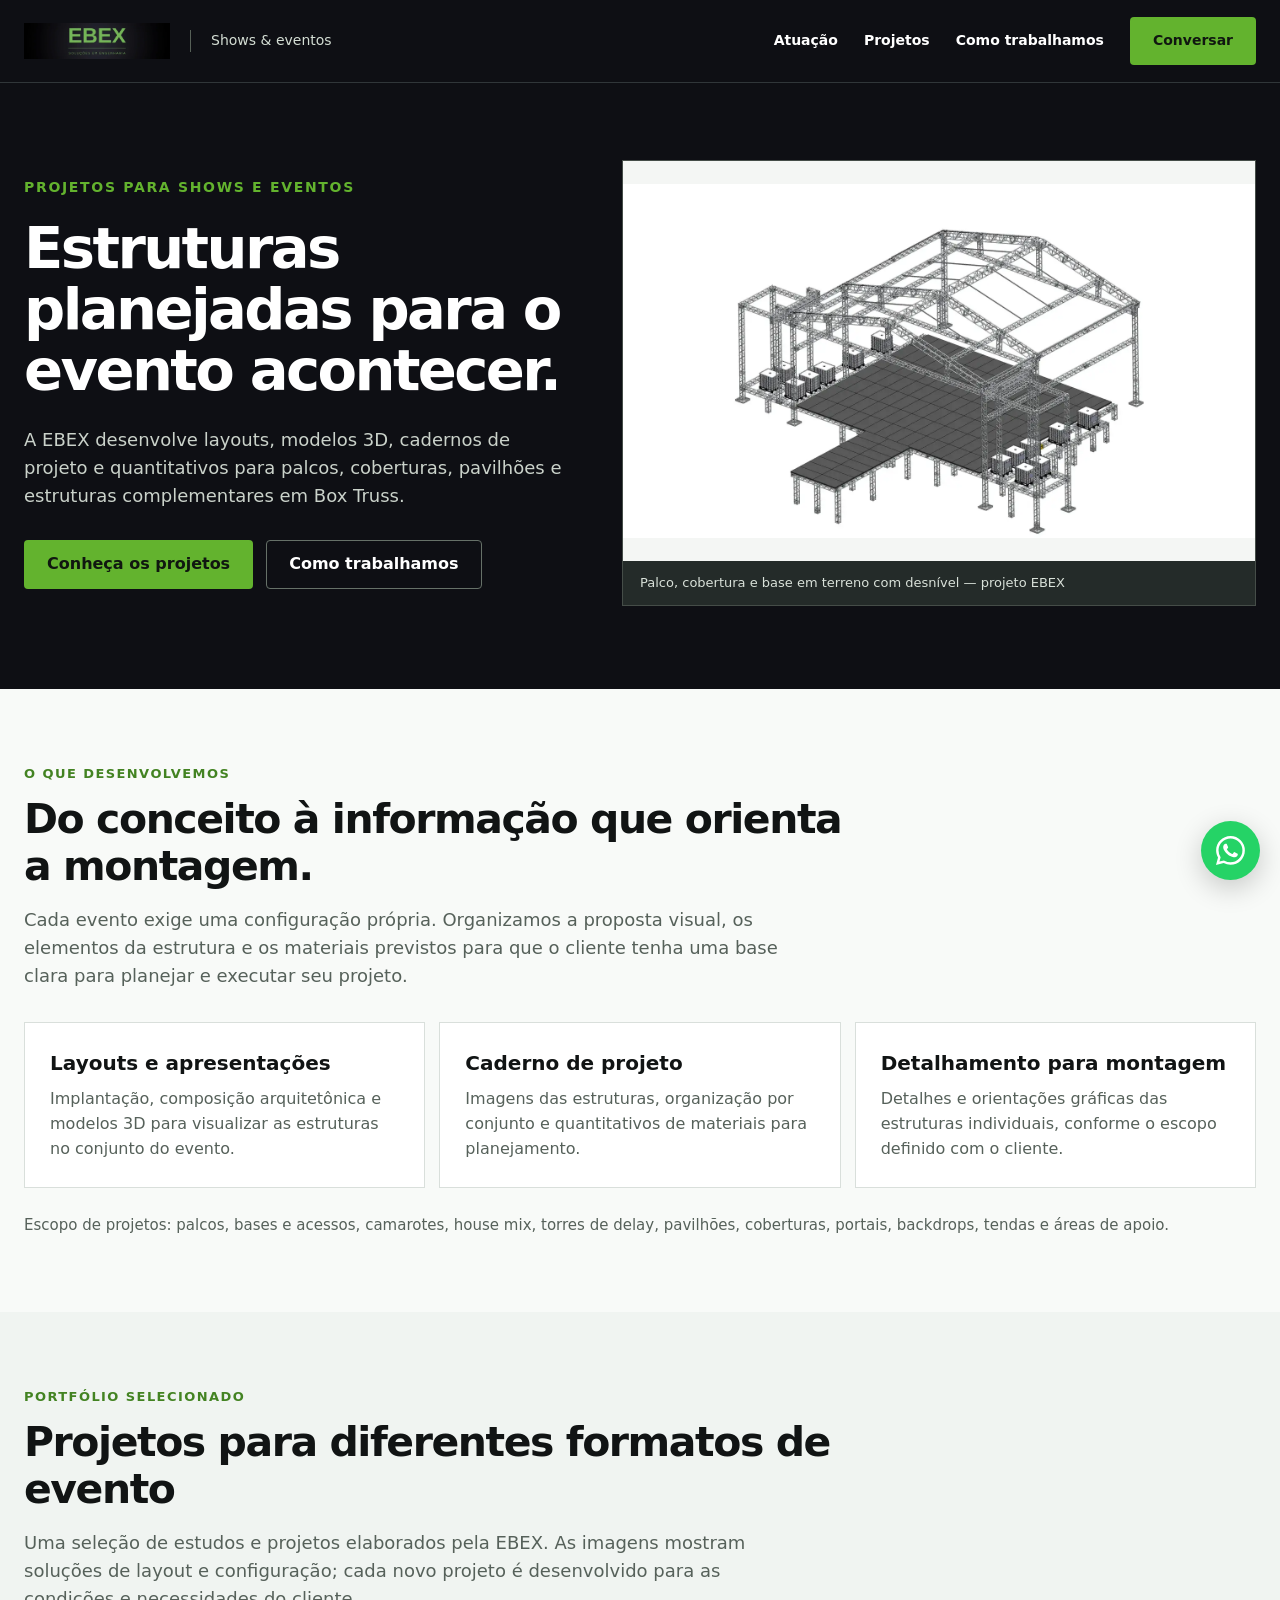
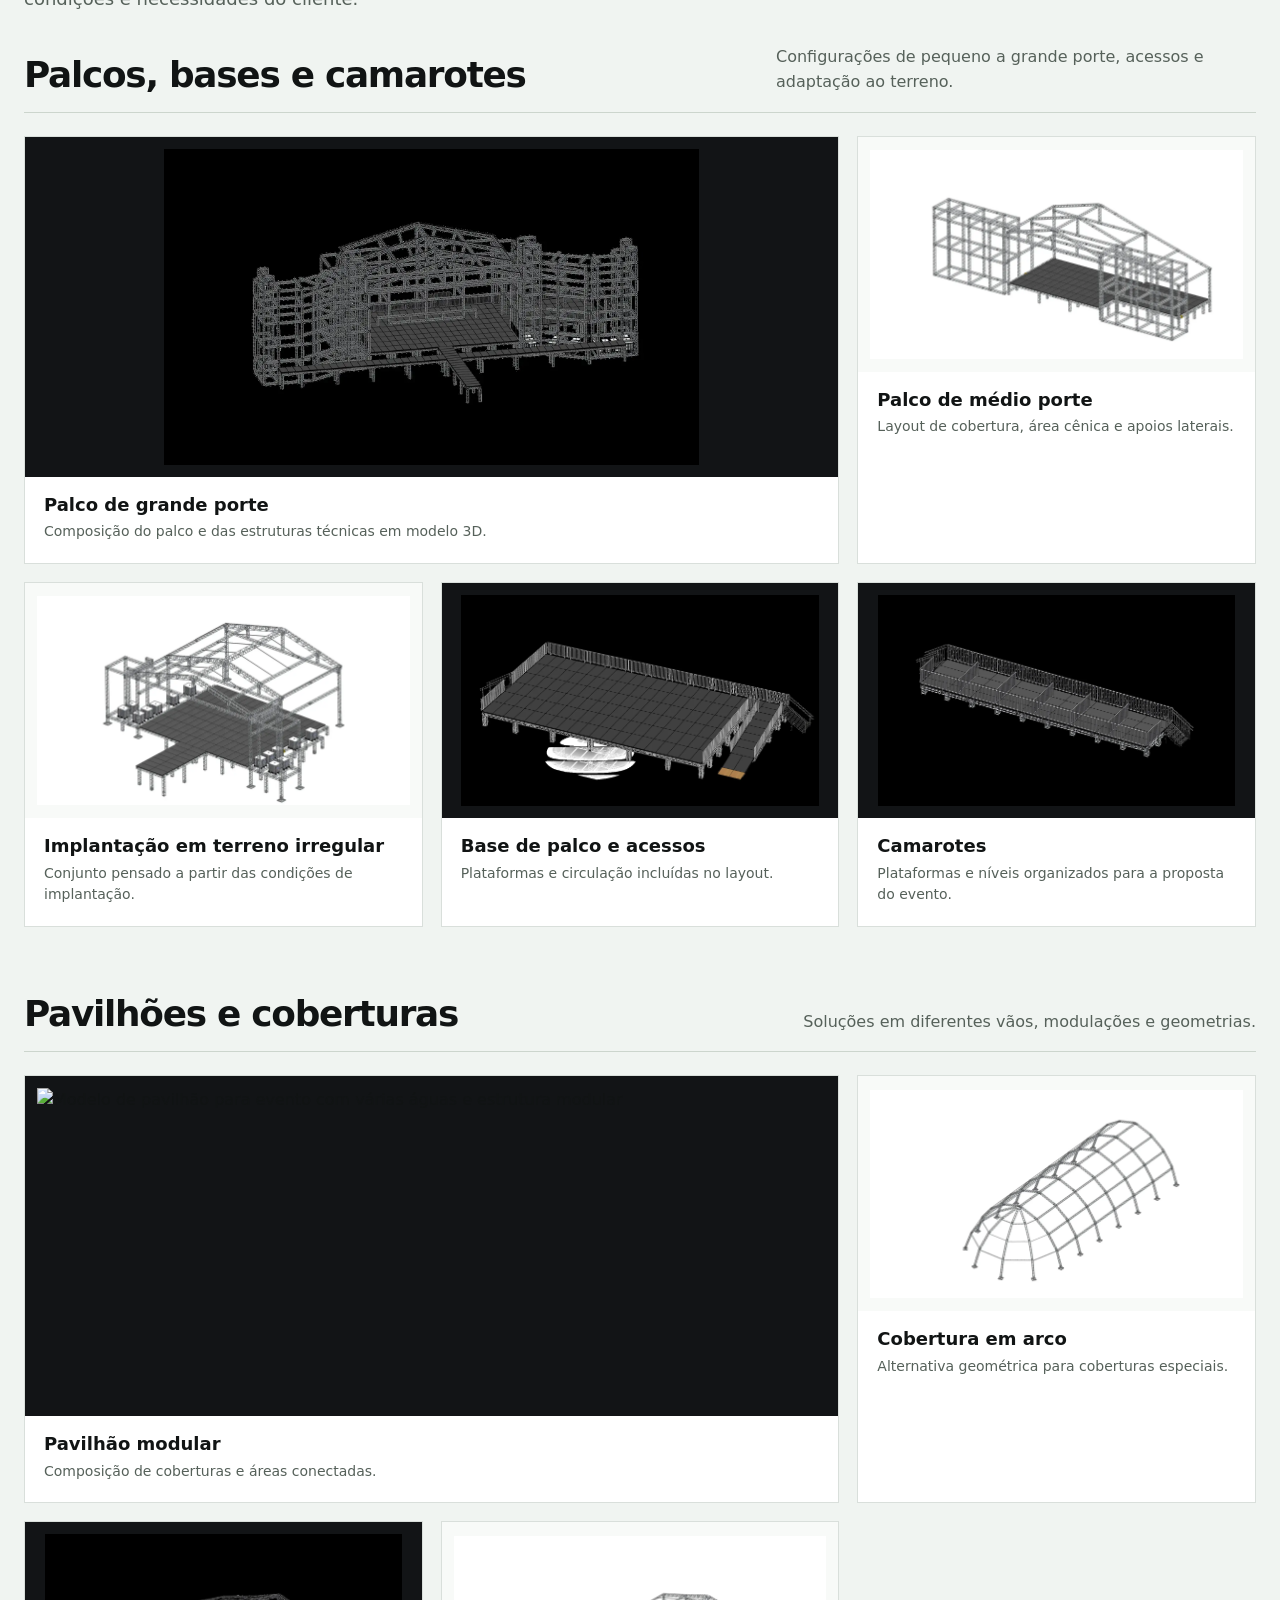
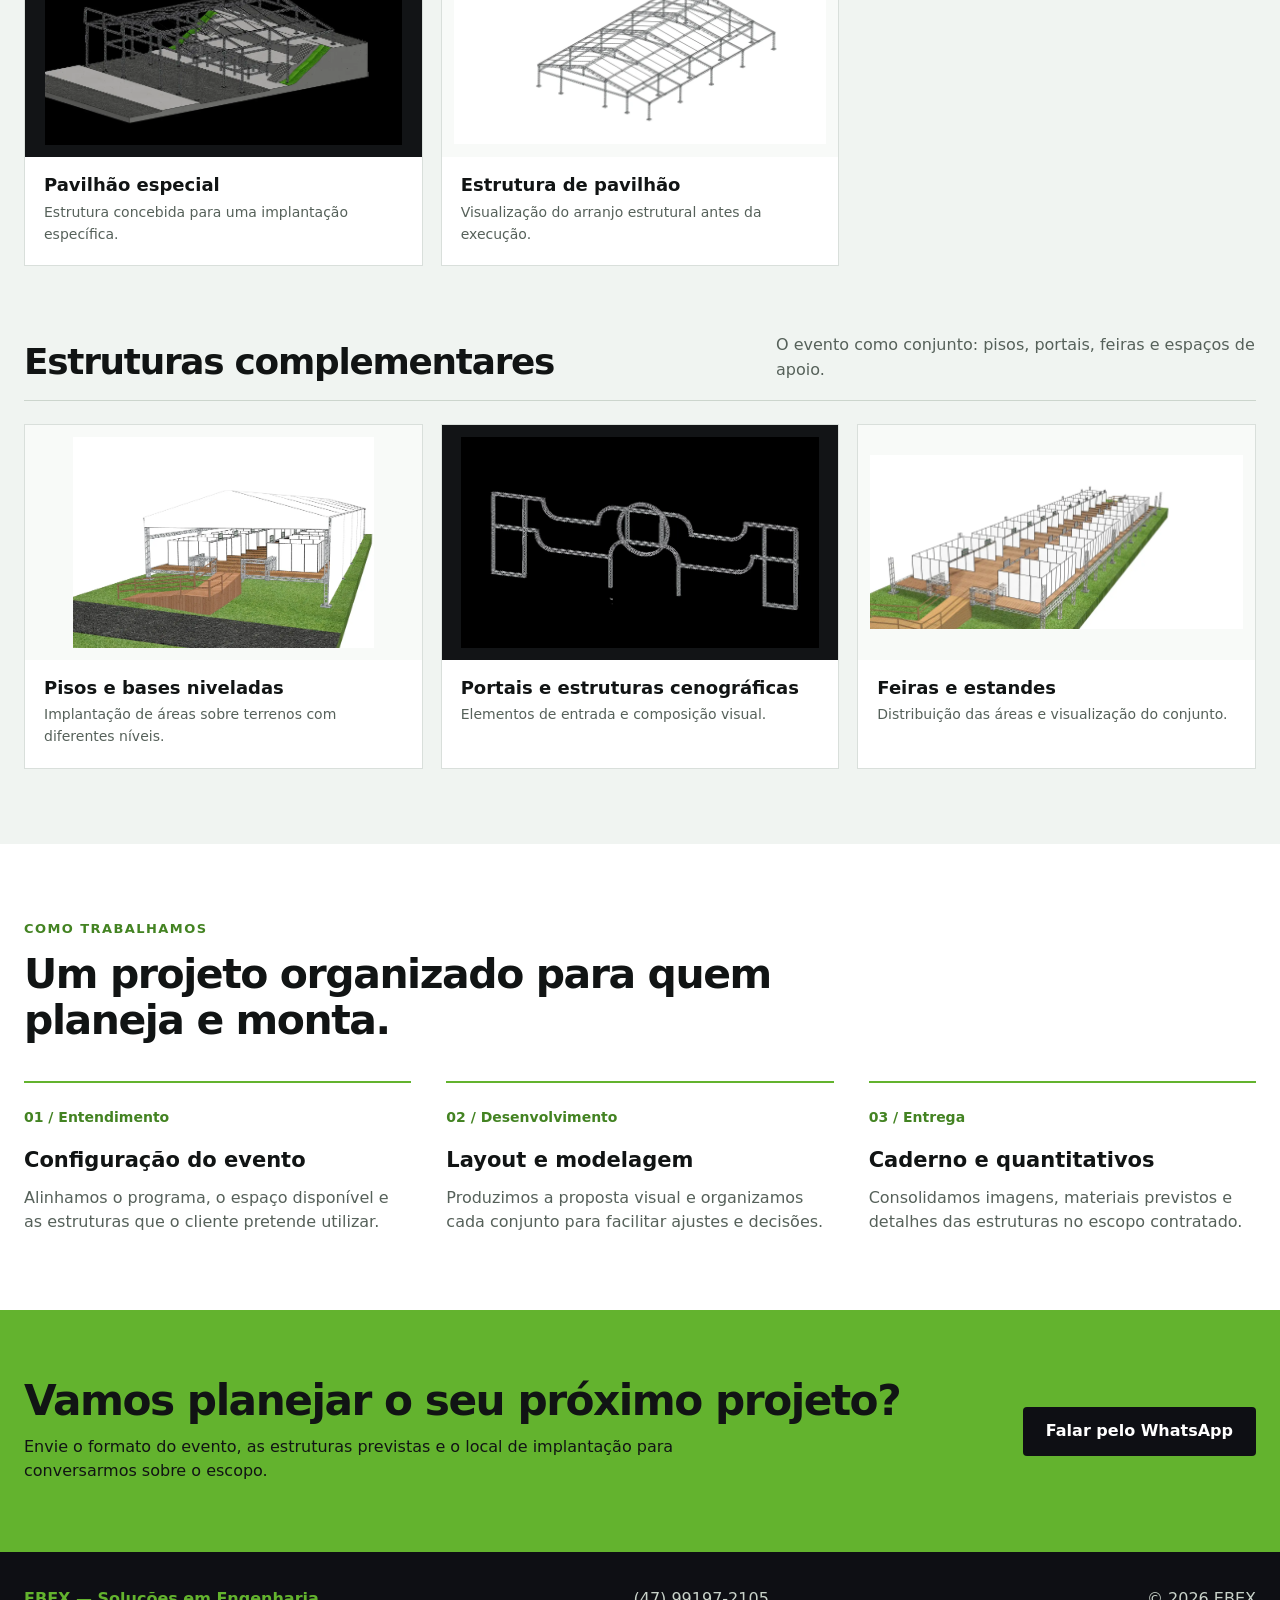
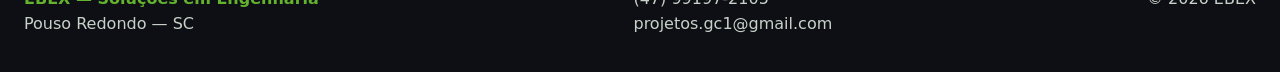
==== eventos/index.html @ da3c472d "Add separate events portfolio page" ====
<!doctype html>
<html lang="pt-BR">
<head>
  <meta charset="utf-8">
  <meta name="viewport" content="width=device-width,initial-scale=1">
  <title>Projetos de Estruturas para Shows e Eventos | EBEX Engenharia</title>
  <meta name="description" content="Projetos de estruturas para shows e eventos em Box Truss: palcos, pavilhões, coberturas, camarotes, bases e áreas de apoio. Layouts 3D, cadernos de projeto e quantitativos pela EBEX.">
  <meta name="robots" content="index,follow,max-image-preview:large">
  <meta name="theme-color" content="#0e0f14">
  <link rel="canonical" href="https://ebexengenharia.github.io/ebex-site/eventos/">
  <link rel="icon" href="../favicon.png" type="image/png">
  <meta property="og:type" content="website">
  <meta property="og:locale" content="pt_BR">
  <meta property="og:title" content="Projetos para Shows e Eventos | EBEX Engenharia">
  <meta property="og:description" content="Layouts, modelagem 3D, cadernos de projeto e quantitativos para estruturas de eventos.">
  <meta property="og:url" content="https://ebexengenharia.github.io/ebex-site/eventos/">
  <meta property="og:image" content="https://ebexengenharia.github.io/ebex-site/eventos/og-eventos.jpg">
  <meta property="og:image:width" content="1200">
  <meta property="og:image:height" content="630">
  <meta property="og:image:alt" content="Projeto de palco para evento elaborado pela EBEX">
  <meta name="twitter:card" content="summary_large_image">
  <meta name="twitter:image" content="https://ebexengenharia.github.io/ebex-site/eventos/og-eventos.jpg">
  <style>
    :root{--ink:#111414;--dark:#0e0f14;--green:#63b32e;--line:#d9dfdb;--paper:#f8faf8;--muted:#56615a;--max:1250px}
    *{box-sizing:border-box}html{scroll-behavior:smooth}body{margin:0;background:var(--paper);color:var(--ink);font:16px/1.55 Inter,ui-sans-serif,system-ui,-apple-system,"Segoe UI",sans-serif}img{display:block;max-width:100%}a{color:inherit;text-decoration:none}a:focus-visible{outline:3px solid var(--green);outline-offset:4px}.wrap{width:min(calc(100% - 48px),var(--max));margin:auto}
    .top{background:var(--dark);color:#fff;border-bottom:1px solid #303639}.top-inner{min-height:82px;display:flex;align-items:center;justify-content:space-between;gap:20px}.mark{display:flex;align-items:center;gap:20px}.mark img{width:146px;height:auto}.mark span{border-left:1px solid #566057;padding-left:20px;font-size:14px;color:#d4ded4}.top-nav{display:flex;gap:26px;align-items:center;font-size:14px;font-weight:650}.top-nav a:hover{color:var(--green)}.pill{display:inline-flex;align-items:center;justify-content:center;min-height:48px;padding:12px 23px;background:var(--green);border-radius:4px;color:#101710;font-weight:750}.pill:hover{background:#7bc449}.pill.dark{background:var(--dark);color:#fff}.pill.dark:hover{background:#252b29}
    .hero{background:var(--dark);color:#fff;padding:77px 0 83px}.hero-grid{display:grid;grid-template-columns:.92fr 1.08fr;gap:58px;align-items:center}.eyebrow{margin:0 0 19px;color:var(--green);font-size:14px;font-weight:750;letter-spacing:.12em;text-transform:uppercase}.hero h1{font-size:clamp(42px,4.5vw,72px);line-height:1.06;letter-spacing:-.045em;margin:0 0 25px}.hero p.copy{font-size:18px;color:#cad2ca;margin:0 0 30px;max-width:550px}.hero-actions{display:flex;flex-wrap:wrap;gap:13px}.ghost{display:inline-flex;align-items:center;justify-content:center;min-height:48px;padding:10px 22px;border:1px solid #667168;border-radius:4px;font-weight:650}.ghost:hover{border-color:#fff}.hero-figure{margin:0;background:#f4f6f4;border:1px solid #454d48}.hero-figure img{width:100%;height:auto;aspect-ratio:1.58;object-fit:contain}.hero-figure figcaption{padding:12px 17px;background:#242b29;color:#d9e1d9;font-size:13px}
    section{scroll-margin-top:24px}.intro,.method,.gallery{padding:75px 0}.label{margin:0 0 12px;color:#438322;letter-spacing:.11em;font-size:13px;font-weight:800;text-transform:uppercase}.section-title{max-width:850px;margin:0 0 17px;font-size:clamp(33px,3.2vw,49px);line-height:1.13;letter-spacing:-.035em}.lead{max-width:780px;margin:0 0 33px;font-size:18px;color:var(--muted)}.scope{display:grid;grid-template-columns:repeat(3,1fr);gap:14px}.scope article{padding:25px;background:#fff;border:1px solid var(--line)}.scope h3{font-size:20px;margin:0 0 8px}.scope p{margin:0;color:var(--muted)}
    .gallery{background:#f0f4f1}.gallery-group+.gallery-group{margin-top:67px}.group-head{display:flex;justify-content:space-between;gap:20px;align-items:end;margin-bottom:23px;border-bottom:1px solid #ccd5cd;padding-bottom:17px}.group-head h2{font-size:clamp(29px,2.8vw,40px);letter-spacing:-.035em;line-height:1.13;margin:0}.group-head p{max-width:480px;color:var(--muted);margin:0}.cards{display:grid;grid-template-columns:repeat(3,minmax(0,1fr));gap:18px}.card{min-width:0;background:#fff;border:1px solid var(--line);overflow:hidden}.card.feature{grid-column:span 2}.card picture{display:block;background:#f8faf8}.card picture.dark{background:#121416}.card img{width:100%;height:235px;object-fit:contain;padding:12px}.card.feature img{height:340px}.card-body{padding:16px 19px 20px}.card h3{font-size:18px;line-height:1.3;margin:0 0 5px}.card p{font-size:14px;color:var(--muted);margin:0}.tagline{margin:26px 0 0;color:var(--muted);font-size:15px}
    .method{background:#fff}.steps{display:grid;grid-template-columns:repeat(3,1fr);gap:35px;margin-top:38px}.step{border-top:2px solid var(--green);padding-top:22px}.step b{font-size:14px;color:#438322}.step h3{font-size:21px;margin:14px 0 9px}.step p{margin:0;color:var(--muted)}
    .contact{padding:68px 0;background:var(--green)}.contact-inner{display:flex;align-items:center;justify-content:space-between;gap:28px}.contact h2{margin:0 0 10px;font-size:clamp(32px,3.3vw,48px);line-height:1.1;letter-spacing:-.035em}.contact p{margin:0;max-width:700px}.foot{background:var(--dark);color:#c8d2c9;padding:35px 0}.foot-inner{display:flex;justify-content:space-between;gap:24px;flex-wrap:wrap}.foot strong{color:var(--green)}.foot a:hover{text-decoration:underline}.float-wa{position:fixed;right:20px;bottom:20px;z-index:10;display:grid;place-items:center;width:59px;height:59px;border-radius:50%;background:#25d366;box-shadow:0 8px 28px #0003;color:white}.float-wa svg{width:29px;height:29px}
    @media(max-width:900px){.top-nav a:not(.pill){display:none}.hero-grid{grid-template-columns:1fr}.hero-figure{max-width:780px}.cards{grid-template-columns:repeat(2,minmax(0,1fr))}.card.feature{grid-column:span 2}.scope{grid-template-columns:1fr 1fr}.group-head{display:block}.group-head p{margin-top:10px}}
    @media(max-width:620px){.wrap{width:min(calc(100% - 30px),var(--max))}.top-inner{min-height:70px}.mark img{width:117px}.mark span{font-size:12px;padding-left:12px}.top-nav .pill{font-size:13px;padding:8px 11px;min-height:42px}.hero{padding:48px 0 55px}.hero-grid{gap:33px}.hero h1{font-size:clamp(37px,10vw,52px)}.hero p.copy{font-size:16px}.hero-actions a{flex:1 1 100%}.intro,.method,.gallery{padding:55px 0}.scope,.cards,.steps{grid-template-columns:1fr}.card.feature{grid-column:auto}.card img,.card.feature img{height:auto;max-height:320px;min-height:190px;object-fit:contain}.card picture{display:flex;justify-content:center}.gallery-group+.gallery-group{margin-top:52px}.contact-inner{display:block}.contact .pill{margin-top:23px}.float-wa{right:15px;bottom:calc(15px + env(safe-area-inset-bottom));width:54px;height:54px}}
    @media(prefers-reduced-motion:reduce){html{scroll-behavior:auto}}
  </style>
</head>
<body>
  <header class="top"><div class="wrap top-inner"><div class="mark"><img src="../assets/logo-ebex.webp" width="760" height="190" alt="EBEX — Soluções em Engenharia"><span>Shows & eventos</span></div><nav class="top-nav" aria-label="Navegação desta página"><a href="#atuacao">Atuação</a><a href="#projetos">Projetos</a><a href="#metodo">Como trabalhamos</a><a class="pill" href="https://wa.me/5547991972105?text=Ol%C3%A1%2C%20conheci%20os%20projetos%20para%20eventos%20da%20EBEX%20e%20gostaria%20de%20conversar." target="_blank" rel="noopener noreferrer">Conversar</a></nav></div></header>
  <main>
    <section class="hero"><div class="wrap hero-grid"><div><p class="eyebrow">Projetos para shows e eventos</p><h1>Estruturas planejadas para o evento acontecer.</h1><p class="copy">A EBEX desenvolve layouts, modelos 3D, cadernos de projeto e quantitativos para palcos, coberturas, pavilhões e estruturas complementares em Box Truss.</p><div class="hero-actions"><a class="pill" href="#projetos">Conheça os projetos</a><a class="ghost" href="#metodo">Como trabalhamos</a></div></div><figure class="hero-figure"><img src="imagens/palco-terreno-irregular.webp" width="1500" height="840" alt="Modelo 3D de palco com cobertura e base projetado para terreno irregular" fetchpriority="high"><figcaption>Palco, cobertura e base em terreno com desnível — projeto EBEX</figcaption></figure></div></section>
    <section class="intro" id="atuacao"><div class="wrap"><p class="label">O que desenvolvemos</p><h2 class="section-title">Do conceito à informação que orienta a montagem.</h2><p class="lead">Cada evento exige uma configuração própria. Organizamos a proposta visual, os elementos da estrutura e os materiais previstos para que o cliente tenha uma base clara para planejar e executar seu projeto.</p><div class="scope"><article><h3>Layouts e apresentações</h3><p>Implantação, composição arquitetônica e modelos 3D para visualizar as estruturas no conjunto do evento.</p></article><article><h3>Caderno de projeto</h3><p>Imagens das estruturas, organização por conjunto e quantitativos de materiais para planejamento.</p></article><article><h3>Detalhamento para montagem</h3><p>Detalhes e orientações gráficas das estruturas individuais, conforme o escopo definido com o cliente.</p></article></div><p class="tagline">Escopo de projetos: palcos, bases e acessos, camarotes, house mix, torres de delay, pavilhões, coberturas, portais, backdrops, tendas e áreas de apoio.</p></div></section>
    <section class="gallery" id="projetos"><div class="wrap"><p class="label">Portfólio selecionado</p><h2 class="section-title">Projetos para diferentes formatos de evento</h2><p class="lead">Uma seleção de estudos e projetos elaborados pela EBEX. As imagens mostram soluções de layout e configuração; cada novo projeto é desenvolvido para as condições e necessidades do cliente.</p>
      <div class="gallery-group"><div class="group-head"><h2>Palcos, bases e camarotes</h2><p>Configurações de pequeno a grande porte, acessos e adaptação ao terreno.</p></div><div class="cards">
        <article class="card feature"><picture class="dark"><img src="imagens/palco-grande.webp" width="1500" height="887" loading="lazy" decoding="async" alt="Modelo 3D de palco de grande porte em Box Truss com cobertura e áreas técnicas"></picture><div class="card-body"><h3>Palco de grande porte</h3><p>Composição do palco e das estruturas técnicas em modelo 3D.</p></div></article>
        <article class="card"><picture><img src="imagens/palco-medio.webp" width="1500" height="840" loading="lazy" decoding="async" alt="Projeto 3D de palco de médio porte com cobertura e torres laterais"></picture><div class="card-body"><h3>Palco de médio porte</h3><p>Layout de cobertura, área cênica e apoios laterais.</p></div></article>
        <article class="card"><picture><img src="imagens/palco-terreno-irregular.webp" width="1500" height="840" loading="lazy" decoding="async" alt="Projeto de palco com base adaptada a terreno irregular"></picture><div class="card-body"><h3>Implantação em terreno irregular</h3><p>Conjunto pensado a partir das condições de implantação.</p></div></article>
        <article class="card"><picture class="dark"><img src="imagens/base-palco-acesso.webp" width="1500" height="886" loading="lazy" decoding="async" alt="Modelo de base de palco modular com acesso por rampa e escada"></picture><div class="card-body"><h3>Base de palco e acessos</h3><p>Plataformas e circulação incluídas no layout.</p></div></article>
        <article class="card"><picture class="dark"><img src="imagens/camarote.webp" width="1500" height="886" loading="lazy" decoding="async" alt="Modelo 3D de camarote modular elevado para evento"></picture><div class="card-body"><h3>Camarotes</h3><p>Plataformas e níveis organizados para a proposta do evento.</p></div></article>
      </div></div>
      <div class="gallery-group"><div class="group-head"><h2>Pavilhões e coberturas</h2><p>Soluções em diferentes vãos, modulações e geometrias.</p></div><div class="cards">
        <article class="card feature"><picture class="dark"><img src="imagens/pavilhao-modular.webp" width="1500" height="975" loading="lazy" decoding="async" alt="Modelo de pavilhão para evento com várias águas e estrutura modular"></picture><div class="card-body"><h3>Pavilhão modular</h3><p>Composição de coberturas e áreas conectadas.</p></div></article>
        <article class="card"><picture><img src="imagens/cobertura-arco.webp" width="1500" height="840" loading="lazy" decoding="async" alt="Projeto de estrutura metálica em arco para cobertura de evento"></picture><div class="card-body"><h3>Cobertura em arco</h3><p>Alternativa geométrica para coberturas especiais.</p></div></article>
        <article class="card"><picture class="dark"><img src="imagens/pavilhao-especial.webp" width="1500" height="887" loading="lazy" decoding="async" alt="Modelo de pavilhão especial com cobertura em módulos e acessos"></picture><div class="card-body"><h3>Pavilhão especial</h3><p>Estrutura concebida para uma implantação específica.</p></div></article>
        <article class="card"><picture><img src="imagens/pavilhao-box-truss.webp" width="1500" height="840" loading="lazy" decoding="async" alt="Modelo 3D da estrutura de cobertura de pavilhão em Box Truss"></picture><div class="card-body"><h3>Estrutura de pavilhão</h3><p>Visualização do arranjo estrutural antes da execução.</p></div></article>
      </div></div>
      <div class="gallery-group"><div class="group-head"><h2>Estruturas complementares</h2><p>O evento como conjunto: pisos, portais, feiras e espaços de apoio.</p></div><div class="cards">
        <article class="card"><picture><img src="imagens/piso-nivelado.webp" width="1500" height="1050" loading="lazy" decoding="async" alt="Layout de pisos e bases niveladas com áreas cobertas para evento"></picture><div class="card-body"><h3>Pisos e bases niveladas</h3><p>Implantação de áreas sobre terrenos com diferentes níveis.</p></div></article>
        <article class="card"><picture class="dark"><img src="imagens/portal-box-truss.webp" width="1500" height="886" loading="lazy" decoding="async" alt="Desenho 3D de portal cenográfico em estrutura Box Truss"></picture><div class="card-body"><h3>Portais e estruturas cenográficas</h3><p>Elementos de entrada e composição visual.</p></div></article>
        <article class="card"><picture><img src="imagens/feira-stands.webp" width="1500" height="700" loading="lazy" decoding="async" alt="Layout 3D de feira com estandes organizados em pavilhão"></picture><div class="card-body"><h3>Feiras e estandes</h3><p>Distribuição das áreas e visualização do conjunto.</p></div></article>
      </div></div>
    </div></section>
    <section class="method" id="metodo"><div class="wrap"><p class="label">Como trabalhamos</p><h2 class="section-title">Um projeto organizado para quem planeja e monta.</h2><div class="steps"><div class="step"><b>01 / Entendimento</b><h3>Configuração do evento</h3><p>Alinhamos o programa, o espaço disponível e as estruturas que o cliente pretende utilizar.</p></div><div class="step"><b>02 / Desenvolvimento</b><h3>Layout e modelagem</h3><p>Produzimos a proposta visual e organizamos cada conjunto para facilitar ajustes e decisões.</p></div><div class="step"><b>03 / Entrega</b><h3>Caderno e quantitativos</h3><p>Consolidamos imagens, materiais previstos e detalhes das estruturas no escopo contratado.</p></div></div></div></section>
    <section class="contact"><div class="wrap contact-inner"><div><h2>Vamos planejar o seu próximo projeto?</h2><p>Envie o formato do evento, as estruturas previstas e o local de implantação para conversarmos sobre o escopo.</p></div><a class="pill dark" href="https://wa.me/5547991972105?text=Ol%C3%A1%2C%20conheci%20os%20projetos%20para%20eventos%20da%20EBEX%20e%20gostaria%20de%20conversar." target="_blank" rel="noopener noreferrer">Falar pelo WhatsApp</a></div></section>
  </main>
  <footer class="foot"><div class="wrap foot-inner"><div><strong>EBEX — Soluções em Engenharia</strong><br>Pouso Redondo — SC</div><div><a href="https://wa.me/5547991972105" target="_blank" rel="noopener noreferrer">(47) 99197-2105</a><br><a href="mailto:projetos.gc1@gmail.com">projetos.gc1@gmail.com</a></div><div>© 2026 EBEX</div></div></footer>
  <a class="float-wa" aria-label="Falar com a EBEX no WhatsApp" title="Falar pelo WhatsApp" href="https://wa.me/5547991972105?text=Ol%C3%A1%2C%20conheci%20os%20projetos%20para%20eventos%20da%20EBEX%20e%20gostaria%20de%20conversar." target="_blank" rel="noopener noreferrer"><svg aria-hidden="true" fill="currentColor" viewBox="0 0 16 16"><path d="M13.601 2.326A7.85 7.85 0 0 0 7.994 0C3.627 0 .068 3.558.064 7.926c0 1.399.366 2.76 1.057 3.965L0 16l4.204-1.102a7.93 7.93 0 0 0 3.79.965h.004c4.368 0 7.926-3.558 7.93-7.93a7.9 7.9 0 0 0-2.327-5.607M7.994 14.521a6.6 6.6 0 0 1-3.356-.92l-.24-.144-2.494.654.666-2.433-.156-.25a6.6 6.6 0 0 1-1.01-3.505 6.59 6.59 0 0 1 6.59-6.59 6.55 6.55 0 0 1 4.659 1.932 6.55 6.55 0 0 1 1.927 4.665 6.6 6.6 0 0 1-6.586 6.591m3.614-4.934c-.198-.099-1.173-.579-1.354-.645-.182-.066-.314-.099-.446.099-.132.198-.512.645-.628.777-.116.132-.231.149-.429.05-.198-.1-.836-.308-1.592-.982-.588-.524-.985-1.171-1.101-1.369-.116-.198-.012-.305.087-.403.089-.088.198-.231.297-.347.099-.116.132-.198.198-.33.066-.132.033-.248-.017-.347-.05-.099-.446-1.074-.611-1.471-.161-.386-.324-.334-.446-.34l-.38-.007a.73.73 0 0 0-.528.248c-.182.198-.694.678-.694 1.653s.711 1.917.81 2.049c.099.132 1.4 2.138 3.392 2.997.474.204.844.326 1.133.417.476.151.909.13 1.251.079.381-.057 1.173-.48 1.338-.942.165-.463.165-.86.116-.943-.05-.083-.182-.132-.38-.231"/></svg></a>
</body>
</html>
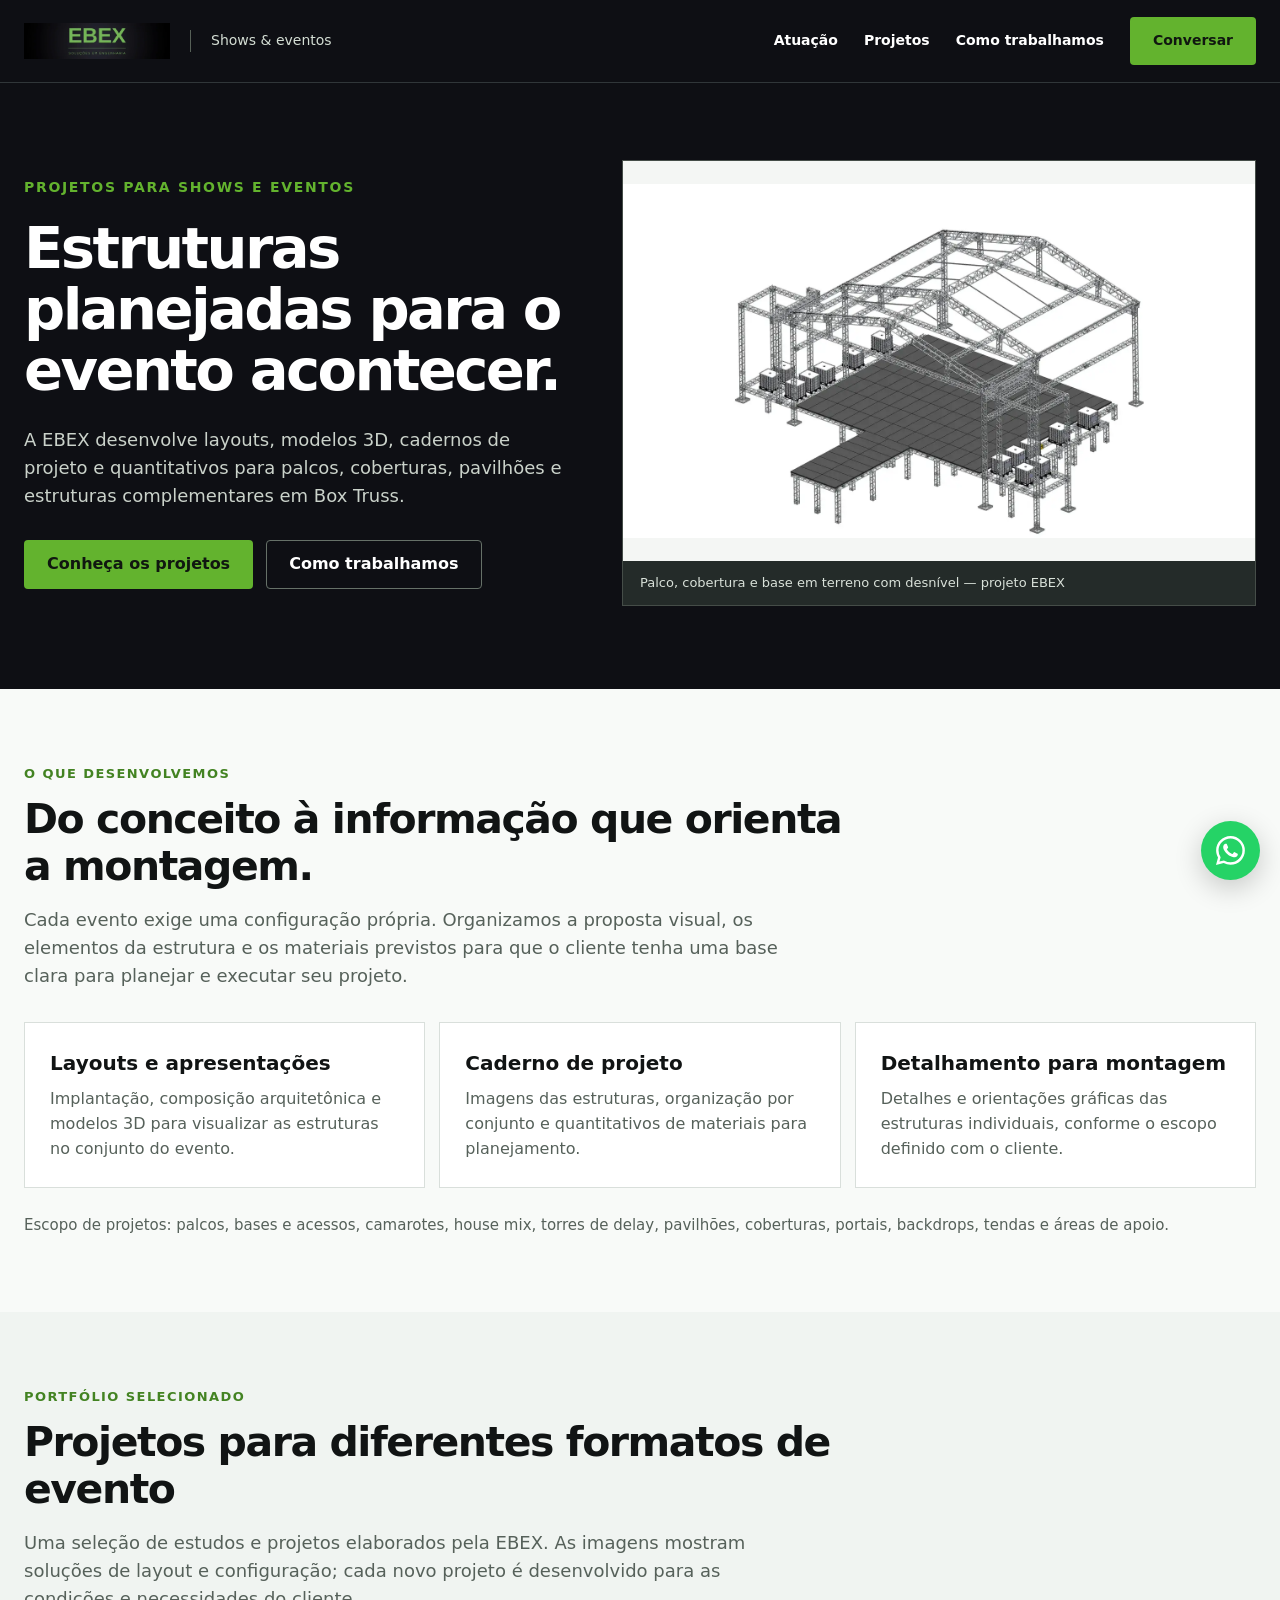
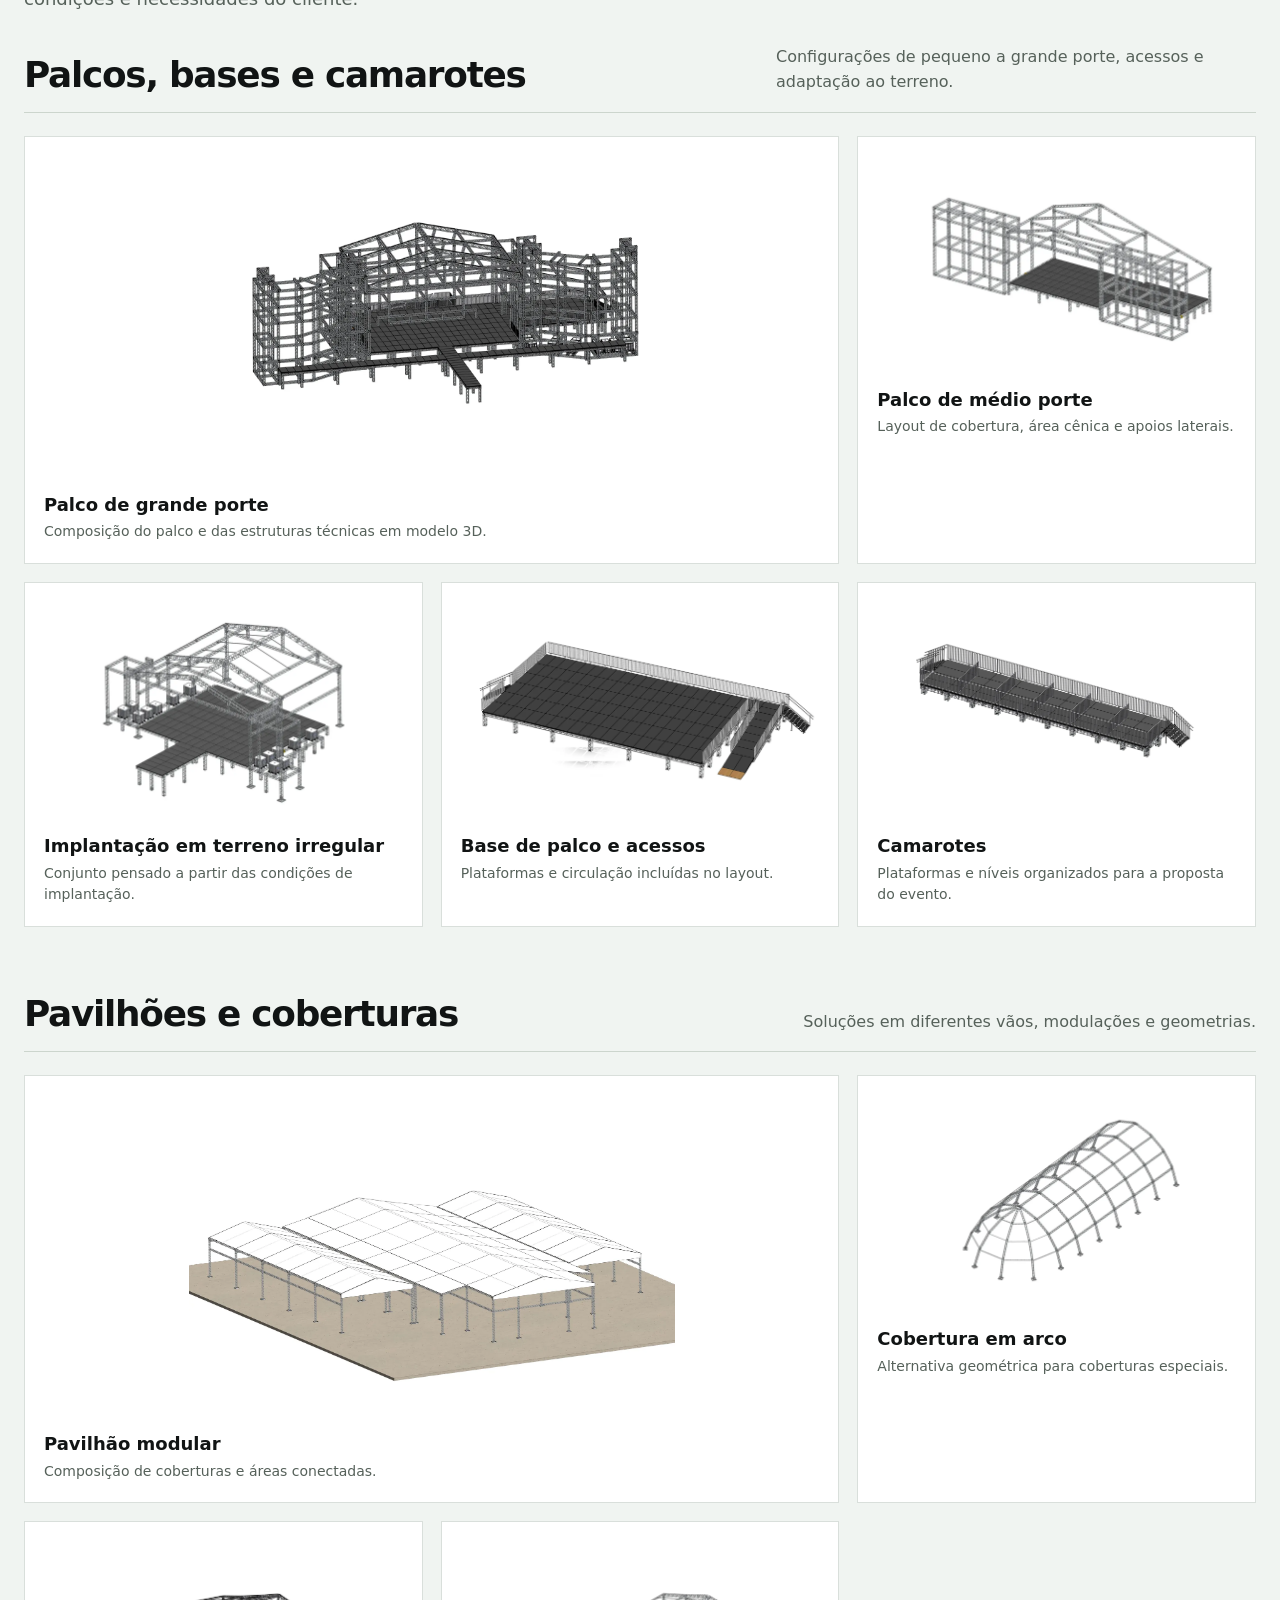
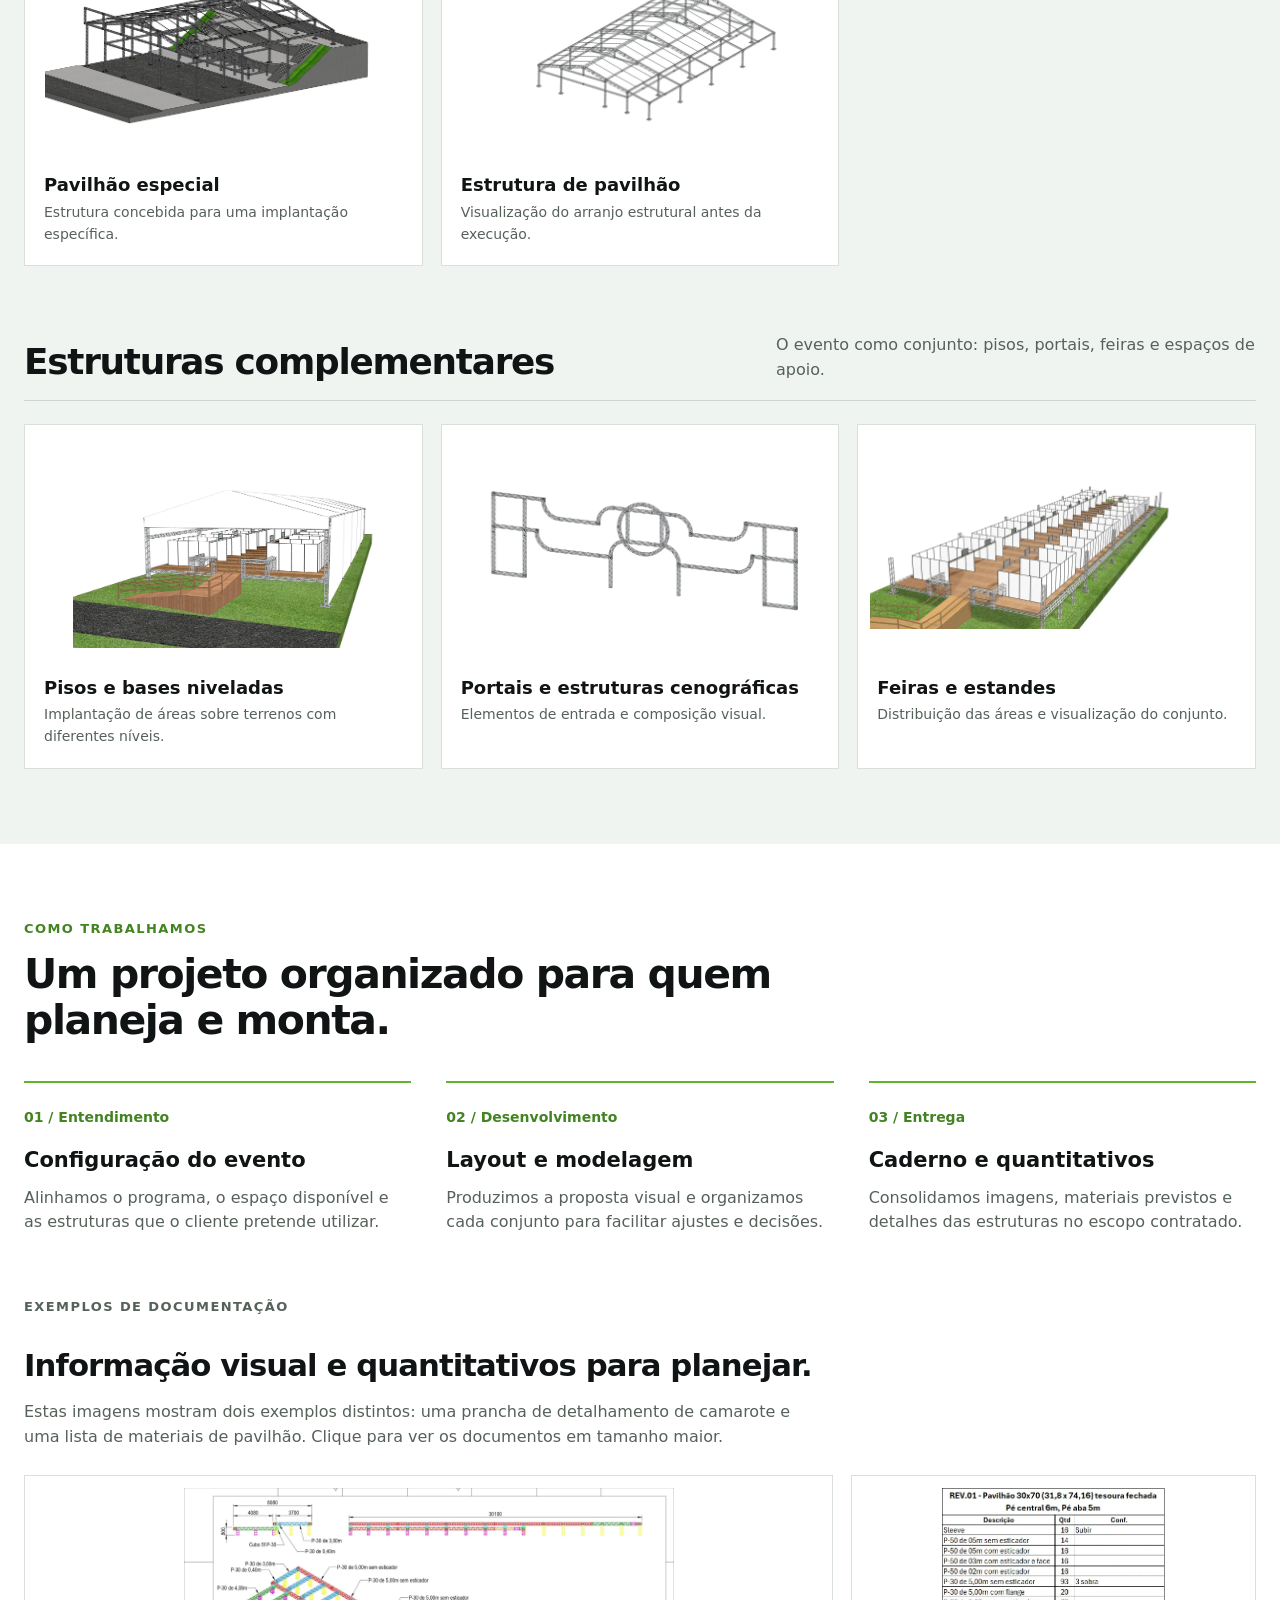
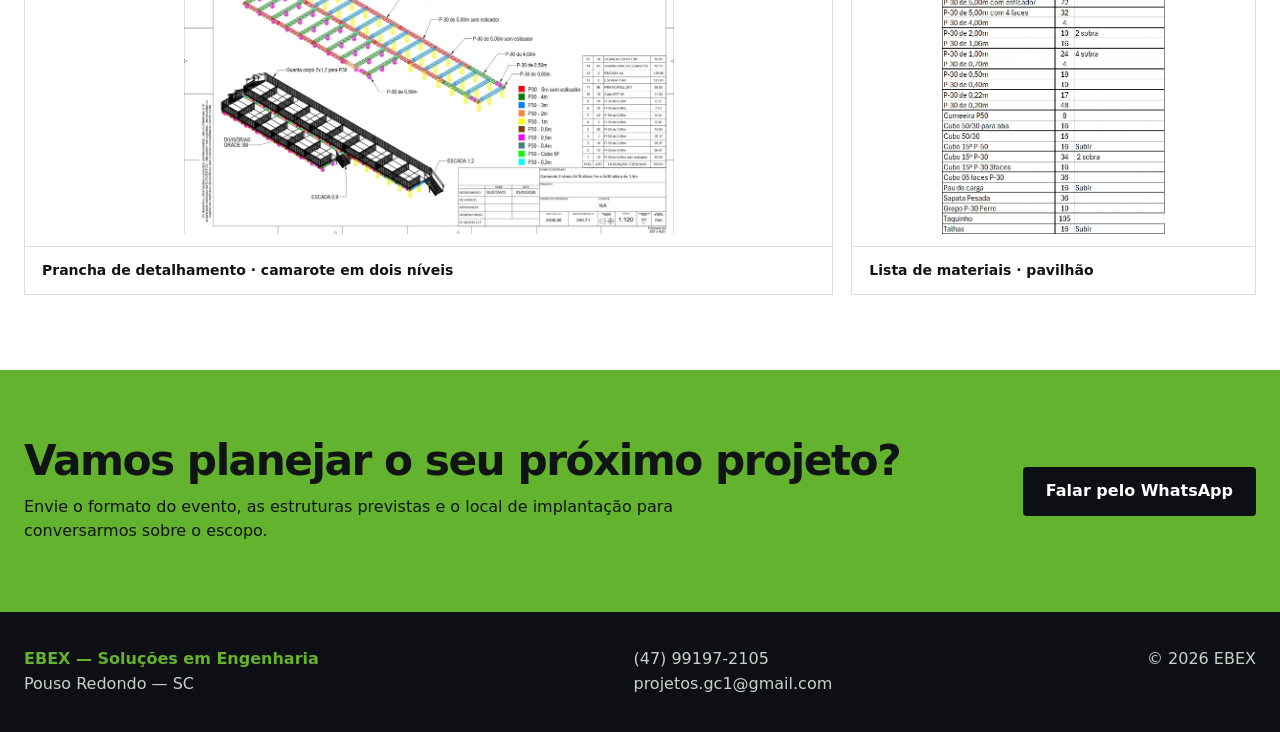
==== commit 4fe732f5: "Fix events gallery backgrounds and show project documents" ====
--- a/eventos/index.html
+++ b/eventos/index.html
@@ -8,7 +8,7 @@
   <meta name="robots" content="index,follow,max-image-preview:large">
   <meta name="theme-color" content="#0e0f14">
   <link rel="canonical" href="https://ebexengenharia.github.io/ebex-site/eventos/">
-  <link rel="icon" href="../favicon.png" type="image/png">
+  <link rel="icon" href="../favicon-e.png" type="image/png">
   <meta property="og:type" content="website">
   <meta property="og:locale" content="pt_BR">
   <meta property="og:title" content="Projetos para Shows e Eventos | EBEX Engenharia">
@@ -26,11 +26,11 @@
     .top{background:var(--dark);color:#fff;border-bottom:1px solid #303639}.top-inner{min-height:82px;display:flex;align-items:center;justify-content:space-between;gap:20px}.mark{display:flex;align-items:center;gap:20px}.mark img{width:146px;height:auto}.mark span{border-left:1px solid #566057;padding-left:20px;font-size:14px;color:#d4ded4}.top-nav{display:flex;gap:26px;align-items:center;font-size:14px;font-weight:650}.top-nav a:hover{color:var(--green)}.pill{display:inline-flex;align-items:center;justify-content:center;min-height:48px;padding:12px 23px;background:var(--green);border-radius:4px;color:#101710;font-weight:750}.pill:hover{background:#7bc449}.pill.dark{background:var(--dark);color:#fff}.pill.dark:hover{background:#252b29}
     .hero{background:var(--dark);color:#fff;padding:77px 0 83px}.hero-grid{display:grid;grid-template-columns:.92fr 1.08fr;gap:58px;align-items:center}.eyebrow{margin:0 0 19px;color:var(--green);font-size:14px;font-weight:750;letter-spacing:.12em;text-transform:uppercase}.hero h1{font-size:clamp(42px,4.5vw,72px);line-height:1.06;letter-spacing:-.045em;margin:0 0 25px}.hero p.copy{font-size:18px;color:#cad2ca;margin:0 0 30px;max-width:550px}.hero-actions{display:flex;flex-wrap:wrap;gap:13px}.ghost{display:inline-flex;align-items:center;justify-content:center;min-height:48px;padding:10px 22px;border:1px solid #667168;border-radius:4px;font-weight:650}.ghost:hover{border-color:#fff}.hero-figure{margin:0;background:#f4f6f4;border:1px solid #454d48}.hero-figure img{width:100%;height:auto;aspect-ratio:1.58;object-fit:contain}.hero-figure figcaption{padding:12px 17px;background:#242b29;color:#d9e1d9;font-size:13px}
     section{scroll-margin-top:24px}.intro,.method,.gallery{padding:75px 0}.label{margin:0 0 12px;color:#438322;letter-spacing:.11em;font-size:13px;font-weight:800;text-transform:uppercase}.section-title{max-width:850px;margin:0 0 17px;font-size:clamp(33px,3.2vw,49px);line-height:1.13;letter-spacing:-.035em}.lead{max-width:780px;margin:0 0 33px;font-size:18px;color:var(--muted)}.scope{display:grid;grid-template-columns:repeat(3,1fr);gap:14px}.scope article{padding:25px;background:#fff;border:1px solid var(--line)}.scope h3{font-size:20px;margin:0 0 8px}.scope p{margin:0;color:var(--muted)}
-    .gallery{background:#f0f4f1}.gallery-group+.gallery-group{margin-top:67px}.group-head{display:flex;justify-content:space-between;gap:20px;align-items:end;margin-bottom:23px;border-bottom:1px solid #ccd5cd;padding-bottom:17px}.group-head h2{font-size:clamp(29px,2.8vw,40px);letter-spacing:-.035em;line-height:1.13;margin:0}.group-head p{max-width:480px;color:var(--muted);margin:0}.cards{display:grid;grid-template-columns:repeat(3,minmax(0,1fr));gap:18px}.card{min-width:0;background:#fff;border:1px solid var(--line);overflow:hidden}.card.feature{grid-column:span 2}.card picture{display:block;background:#f8faf8}.card picture.dark{background:#121416}.card img{width:100%;height:235px;object-fit:contain;padding:12px}.card.feature img{height:340px}.card-body{padding:16px 19px 20px}.card h3{font-size:18px;line-height:1.3;margin:0 0 5px}.card p{font-size:14px;color:var(--muted);margin:0}.tagline{margin:26px 0 0;color:var(--muted);font-size:15px}
+    .gallery{background:#f0f4f1}.gallery-group+.gallery-group{margin-top:67px}.group-head{display:flex;justify-content:space-between;gap:20px;align-items:end;margin-bottom:23px;border-bottom:1px solid #ccd5cd;padding-bottom:17px}.group-head h2{font-size:clamp(29px,2.8vw,40px);letter-spacing:-.035em;line-height:1.13;margin:0}.group-head p{max-width:480px;color:var(--muted);margin:0}.cards{display:grid;grid-template-columns:repeat(3,minmax(0,1fr));gap:18px}.card{min-width:0;background:#fff;border:1px solid var(--line);overflow:hidden}.card.feature{grid-column:span 2}.card picture{display:block;background:#fff}.card img{width:100%;height:235px;object-fit:contain;padding:12px}.card.feature img{height:340px}.card-body{padding:16px 19px 20px}.card h3{font-size:18px;line-height:1.3;margin:0 0 5px}.card p{font-size:14px;color:var(--muted);margin:0}.tagline{margin:26px 0 0;color:var(--muted);font-size:15px}
     .method{background:#fff}.steps{display:grid;grid-template-columns:repeat(3,1fr);gap:35px;margin-top:38px}.step{border-top:2px solid var(--green);padding-top:22px}.step b{font-size:14px;color:#438322}.step h3{font-size:21px;margin:14px 0 9px}.step p{margin:0;color:var(--muted)}
-    .contact{padding:68px 0;background:var(--green)}.contact-inner{display:flex;align-items:center;justify-content:space-between;gap:28px}.contact h2{margin:0 0 10px;font-size:clamp(32px,3.3vw,48px);line-height:1.1;letter-spacing:-.035em}.contact p{margin:0;max-width:700px}.foot{background:var(--dark);color:#c8d2c9;padding:35px 0}.foot-inner{display:flex;justify-content:space-between;gap:24px;flex-wrap:wrap}.foot strong{color:var(--green)}.foot a:hover{text-decoration:underline}.float-wa{position:fixed;right:20px;bottom:20px;z-index:10;display:grid;place-items:center;width:59px;height:59px;border-radius:50%;background:#25d366;box-shadow:0 8px 28px #0003;color:white}.float-wa svg{width:29px;height:29px}
+    .deliverables{margin-top:62px}.deliverables h3{font-size:clamp(26px,2.4vw,36px);letter-spacing:-.03em;margin:0 0 10px}.deliverables>p{margin:0 0 25px;color:var(--muted);max-width:770px}.deliverable-grid{display:grid;grid-template-columns:2fr 1fr;gap:18px}.deliverable-grid figure{margin:0;border:1px solid var(--line);background:#fff}.deliverable-grid a{display:flex;align-items:center;justify-content:center;height:370px;padding:12px}.deliverable-grid img{max-width:100%;max-height:100%;object-fit:contain}.deliverable-grid figcaption{padding:13px 17px;border-top:1px solid var(--line);font-size:14px;font-weight:650}    .contact{padding:68px 0;background:var(--green)}.contact-inner{display:flex;align-items:center;justify-content:space-between;gap:28px}.contact h2{margin:0 0 10px;font-size:clamp(32px,3.3vw,48px);line-height:1.1;letter-spacing:-.035em}.contact p{margin:0;max-width:700px}.foot{background:var(--dark);color:#c8d2c9;padding:35px 0}.foot-inner{display:flex;justify-content:space-between;gap:24px;flex-wrap:wrap}.foot strong{color:var(--green)}.foot a:hover{text-decoration:underline}.float-wa{position:fixed;right:20px;bottom:20px;z-index:10;display:grid;place-items:center;width:59px;height:59px;border-radius:50%;background:#25d366;box-shadow:0 8px 28px #0003;color:white}.float-wa svg{width:29px;height:29px}
     @media(max-width:900px){.top-nav a:not(.pill){display:none}.hero-grid{grid-template-columns:1fr}.hero-figure{max-width:780px}.cards{grid-template-columns:repeat(2,minmax(0,1fr))}.card.feature{grid-column:span 2}.scope{grid-template-columns:1fr 1fr}.group-head{display:block}.group-head p{margin-top:10px}}
-    @media(max-width:620px){.wrap{width:min(calc(100% - 30px),var(--max))}.top-inner{min-height:70px}.mark img{width:117px}.mark span{font-size:12px;padding-left:12px}.top-nav .pill{font-size:13px;padding:8px 11px;min-height:42px}.hero{padding:48px 0 55px}.hero-grid{gap:33px}.hero h1{font-size:clamp(37px,10vw,52px)}.hero p.copy{font-size:16px}.hero-actions a{flex:1 1 100%}.intro,.method,.gallery{padding:55px 0}.scope,.cards,.steps{grid-template-columns:1fr}.card.feature{grid-column:auto}.card img,.card.feature img{height:auto;max-height:320px;min-height:190px;object-fit:contain}.card picture{display:flex;justify-content:center}.gallery-group+.gallery-group{margin-top:52px}.contact-inner{display:block}.contact .pill{margin-top:23px}.float-wa{right:15px;bottom:calc(15px + env(safe-area-inset-bottom));width:54px;height:54px}}
+    @media(max-width:620px){.wrap{width:min(calc(100% - 30px),var(--max))}.top-inner{min-height:70px}.mark img{width:117px}.mark span{font-size:12px;padding-left:12px}.top-nav .pill{font-size:13px;padding:8px 11px;min-height:42px}.hero{padding:48px 0 55px}.hero-grid{gap:33px}.hero h1{font-size:clamp(37px,10vw,52px)}.hero p.copy{font-size:16px}.hero-actions a{flex:1 1 100%}.intro,.method,.gallery{padding:55px 0}.scope,.cards,.steps,.deliverable-grid{grid-template-columns:1fr}.deliverable-grid a{height:260px}.card.feature{grid-column:auto}.card img,.card.feature img{height:auto;max-height:320px;min-height:190px;object-fit:contain}.card picture{display:flex;justify-content:center}.gallery-group+.gallery-group{margin-top:52px}.contact-inner{display:block}.contact .pill{margin-top:23px}.float-wa{right:15px;bottom:calc(15px + env(safe-area-inset-bottom));width:54px;height:54px}}
     @media(prefers-reduced-motion:reduce){html{scroll-behavior:auto}}
   </style>
 </head>
@@ -41,25 +41,26 @@
     <section class="intro" id="atuacao"><div class="wrap"><p class="label">O que desenvolvemos</p><h2 class="section-title">Do conceito à informação que orienta a montagem.</h2><p class="lead">Cada evento exige uma configuração própria. Organizamos a proposta visual, os elementos da estrutura e os materiais previstos para que o cliente tenha uma base clara para planejar e executar seu projeto.</p><div class="scope"><article><h3>Layouts e apresentações</h3><p>Implantação, composição arquitetônica e modelos 3D para visualizar as estruturas no conjunto do evento.</p></article><article><h3>Caderno de projeto</h3><p>Imagens das estruturas, organização por conjunto e quantitativos de materiais para planejamento.</p></article><article><h3>Detalhamento para montagem</h3><p>Detalhes e orientações gráficas das estruturas individuais, conforme o escopo definido com o cliente.</p></article></div><p class="tagline">Escopo de projetos: palcos, bases e acessos, camarotes, house mix, torres de delay, pavilhões, coberturas, portais, backdrops, tendas e áreas de apoio.</p></div></section>
     <section class="gallery" id="projetos"><div class="wrap"><p class="label">Portfólio selecionado</p><h2 class="section-title">Projetos para diferentes formatos de evento</h2><p class="lead">Uma seleção de estudos e projetos elaborados pela EBEX. As imagens mostram soluções de layout e configuração; cada novo projeto é desenvolvido para as condições e necessidades do cliente.</p>
       <div class="gallery-group"><div class="group-head"><h2>Palcos, bases e camarotes</h2><p>Configurações de pequeno a grande porte, acessos e adaptação ao terreno.</p></div><div class="cards">
-        <article class="card feature"><picture class="dark"><img src="imagens/palco-grande.webp" width="1500" height="887" loading="lazy" decoding="async" alt="Modelo 3D de palco de grande porte em Box Truss com cobertura e áreas técnicas"></picture><div class="card-body"><h3>Palco de grande porte</h3><p>Composição do palco e das estruturas técnicas em modelo 3D.</p></div></article>
+        <article class="card feature"><picture><img src="imagens/palco-grande.webp" width="1500" height="887" loading="lazy" decoding="async" alt="Modelo 3D de palco de grande porte em Box Truss com cobertura e áreas técnicas"></picture><div class="card-body"><h3>Palco de grande porte</h3><p>Composição do palco e das estruturas técnicas em modelo 3D.</p></div></article>
         <article class="card"><picture><img src="imagens/palco-medio.webp" width="1500" height="840" loading="lazy" decoding="async" alt="Projeto 3D de palco de médio porte com cobertura e torres laterais"></picture><div class="card-body"><h3>Palco de médio porte</h3><p>Layout de cobertura, área cênica e apoios laterais.</p></div></article>
         <article class="card"><picture><img src="imagens/palco-terreno-irregular.webp" width="1500" height="840" loading="lazy" decoding="async" alt="Projeto de palco com base adaptada a terreno irregular"></picture><div class="card-body"><h3>Implantação em terreno irregular</h3><p>Conjunto pensado a partir das condições de implantação.</p></div></article>
-        <article class="card"><picture class="dark"><img src="imagens/base-palco-acesso.webp" width="1500" height="886" loading="lazy" decoding="async" alt="Modelo de base de palco modular com acesso por rampa e escada"></picture><div class="card-body"><h3>Base de palco e acessos</h3><p>Plataformas e circulação incluídas no layout.</p></div></article>
-        <article class="card"><picture class="dark"><img src="imagens/camarote.webp" width="1500" height="886" loading="lazy" decoding="async" alt="Modelo 3D de camarote modular elevado para evento"></picture><div class="card-body"><h3>Camarotes</h3><p>Plataformas e níveis organizados para a proposta do evento.</p></div></article>
+        <article class="card"><picture><img src="imagens/base-palco-acesso.webp" width="1500" height="886" loading="lazy" decoding="async" alt="Modelo de base de palco modular com acesso por rampa e escada"></picture><div class="card-body"><h3>Base de palco e acessos</h3><p>Plataformas e circulação incluídas no layout.</p></div></article>
+        <article class="card"><picture><img src="imagens/camarote.webp" width="1500" height="886" loading="lazy" decoding="async" alt="Modelo 3D de camarote modular elevado para evento"></picture><div class="card-body"><h3>Camarotes</h3><p>Plataformas e níveis organizados para a proposta do evento.</p></div></article>
       </div></div>
       <div class="gallery-group"><div class="group-head"><h2>Pavilhões e coberturas</h2><p>Soluções em diferentes vãos, modulações e geometrias.</p></div><div class="cards">
-        <article class="card feature"><picture class="dark"><img src="imagens/pavilhao-modular.webp" width="1500" height="975" loading="lazy" decoding="async" alt="Modelo de pavilhão para evento com várias águas e estrutura modular"></picture><div class="card-body"><h3>Pavilhão modular</h3><p>Composição de coberturas e áreas conectadas.</p></div></article>
+        <article class="card feature"><picture><img src="imagens/pavilhao-modular.webp" width="1500" height="975" loading="lazy" decoding="async" alt="Modelo de pavilhão para evento com várias águas e estrutura modular"></picture><div class="card-body"><h3>Pavilhão modular</h3><p>Composição de coberturas e áreas conectadas.</p></div></article>
         <article class="card"><picture><img src="imagens/cobertura-arco.webp" width="1500" height="840" loading="lazy" decoding="async" alt="Projeto de estrutura metálica em arco para cobertura de evento"></picture><div class="card-body"><h3>Cobertura em arco</h3><p>Alternativa geométrica para coberturas especiais.</p></div></article>
-        <article class="card"><picture class="dark"><img src="imagens/pavilhao-especial.webp" width="1500" height="887" loading="lazy" decoding="async" alt="Modelo de pavilhão especial com cobertura em módulos e acessos"></picture><div class="card-body"><h3>Pavilhão especial</h3><p>Estrutura concebida para uma implantação específica.</p></div></article>
+        <article class="card"><picture><img src="imagens/pavilhao-especial.webp" width="1500" height="887" loading="lazy" decoding="async" alt="Modelo de pavilhão especial com cobertura em módulos e acessos"></picture><div class="card-body"><h3>Pavilhão especial</h3><p>Estrutura concebida para uma implantação específica.</p></div></article>
         <article class="card"><picture><img src="imagens/pavilhao-box-truss.webp" width="1500" height="840" loading="lazy" decoding="async" alt="Modelo 3D da estrutura de cobertura de pavilhão em Box Truss"></picture><div class="card-body"><h3>Estrutura de pavilhão</h3><p>Visualização do arranjo estrutural antes da execução.</p></div></article>
       </div></div>
       <div class="gallery-group"><div class="group-head"><h2>Estruturas complementares</h2><p>O evento como conjunto: pisos, portais, feiras e espaços de apoio.</p></div><div class="cards">
         <article class="card"><picture><img src="imagens/piso-nivelado.webp" width="1500" height="1050" loading="lazy" decoding="async" alt="Layout de pisos e bases niveladas com áreas cobertas para evento"></picture><div class="card-body"><h3>Pisos e bases niveladas</h3><p>Implantação de áreas sobre terrenos com diferentes níveis.</p></div></article>
-        <article class="card"><picture class="dark"><img src="imagens/portal-box-truss.webp" width="1500" height="886" loading="lazy" decoding="async" alt="Desenho 3D de portal cenográfico em estrutura Box Truss"></picture><div class="card-body"><h3>Portais e estruturas cenográficas</h3><p>Elementos de entrada e composição visual.</p></div></article>
+        <article class="card"><picture><img src="imagens/portal-box-truss.webp" width="1500" height="886" loading="lazy" decoding="async" alt="Desenho 3D de portal cenográfico em estrutura Box Truss"></picture><div class="card-body"><h3>Portais e estruturas cenográficas</h3><p>Elementos de entrada e composição visual.</p></div></article>
         <article class="card"><picture><img src="imagens/feira-stands.webp" width="1500" height="700" loading="lazy" decoding="async" alt="Layout 3D de feira com estandes organizados em pavilhão"></picture><div class="card-body"><h3>Feiras e estandes</h3><p>Distribuição das áreas e visualização do conjunto.</p></div></article>
       </div></div>
     </div></section>
-    <section class="method" id="metodo"><div class="wrap"><p class="label">Como trabalhamos</p><h2 class="section-title">Um projeto organizado para quem planeja e monta.</h2><div class="steps"><div class="step"><b>01 / Entendimento</b><h3>Configuração do evento</h3><p>Alinhamos o programa, o espaço disponível e as estruturas que o cliente pretende utilizar.</p></div><div class="step"><b>02 / Desenvolvimento</b><h3>Layout e modelagem</h3><p>Produzimos a proposta visual e organizamos cada conjunto para facilitar ajustes e decisões.</p></div><div class="step"><b>03 / Entrega</b><h3>Caderno e quantitativos</h3><p>Consolidamos imagens, materiais previstos e detalhes das estruturas no escopo contratado.</p></div></div></div></section>
+    <section class="method" id="metodo"><div class="wrap"><p class="label">Como trabalhamos</p><h2 class="section-title">Um projeto organizado para quem planeja e monta.</h2><div class="steps"><div class="step"><b>01 / Entendimento</b><h3>Configuração do evento</h3><p>Alinhamos o programa, o espaço disponível e as estruturas que o cliente pretende utilizar.</p></div><div class="step"><b>02 / Desenvolvimento</b><h3>Layout e modelagem</h3><p>Produzimos a proposta visual e organizamos cada conjunto para facilitar ajustes e decisões.</p></div><div class="step"><b>03 / Entrega</b><h3>Caderno e quantitativos</h3><p>Consolidamos imagens, materiais previstos e detalhes das estruturas no escopo contratado.</p></div></div>
+      <div class="deliverables"><p class="label">Exemplos de documentação</p><h3>Informação visual e quantitativos para planejar.</h3><p>Estas imagens mostram dois exemplos distintos: uma prancha de detalhamento de camarote e uma lista de materiais de pavilhão. Clique para ver os documentos em tamanho maior.</p><div class="deliverable-grid"><figure><a href="imagens/detalhamento-camarote-dois-niveis.webp" target="_blank" rel="noopener" aria-label="Abrir prancha de detalhamento de camarote em tamanho maior"><img src="imagens/detalhamento-camarote-dois-niveis.webp" width="2048" height="1447" loading="lazy" decoding="async" alt="Prancha de camarote em dois níveis com vistas, peças identificadas e lista de componentes"></a><figcaption>Prancha de detalhamento · camarote em dois níveis</figcaption></figure><figure><a href="imagens/quantitativo-pavilhao.webp" target="_blank" rel="noopener" aria-label="Abrir lista de materiais de pavilhão em tamanho maior"><img src="imagens/quantitativo-pavilhao.webp" width="455" height="705" loading="lazy" decoding="async" alt="Lista de materiais e quantidades de componentes de um pavilhão"></a><figcaption>Lista de materiais · pavilhão</figcaption></figure></div></div></div></section>
     <section class="contact"><div class="wrap contact-inner"><div><h2>Vamos planejar o seu próximo projeto?</h2><p>Envie o formato do evento, as estruturas previstas e o local de implantação para conversarmos sobre o escopo.</p></div><a class="pill dark" href="https://wa.me/5547991972105?text=Ol%C3%A1%2C%20conheci%20os%20projetos%20para%20eventos%20da%20EBEX%20e%20gostaria%20de%20conversar." target="_blank" rel="noopener noreferrer">Falar pelo WhatsApp</a></div></section>
   </main>
   <footer class="foot"><div class="wrap foot-inner"><div><strong>EBEX — Soluções em Engenharia</strong><br>Pouso Redondo — SC</div><div><a href="https://wa.me/5547991972105" target="_blank" rel="noopener noreferrer">(47) 99197-2105</a><br><a href="mailto:projetos.gc1@gmail.com">projetos.gc1@gmail.com</a></div><div>© 2026 EBEX</div></div></footer>
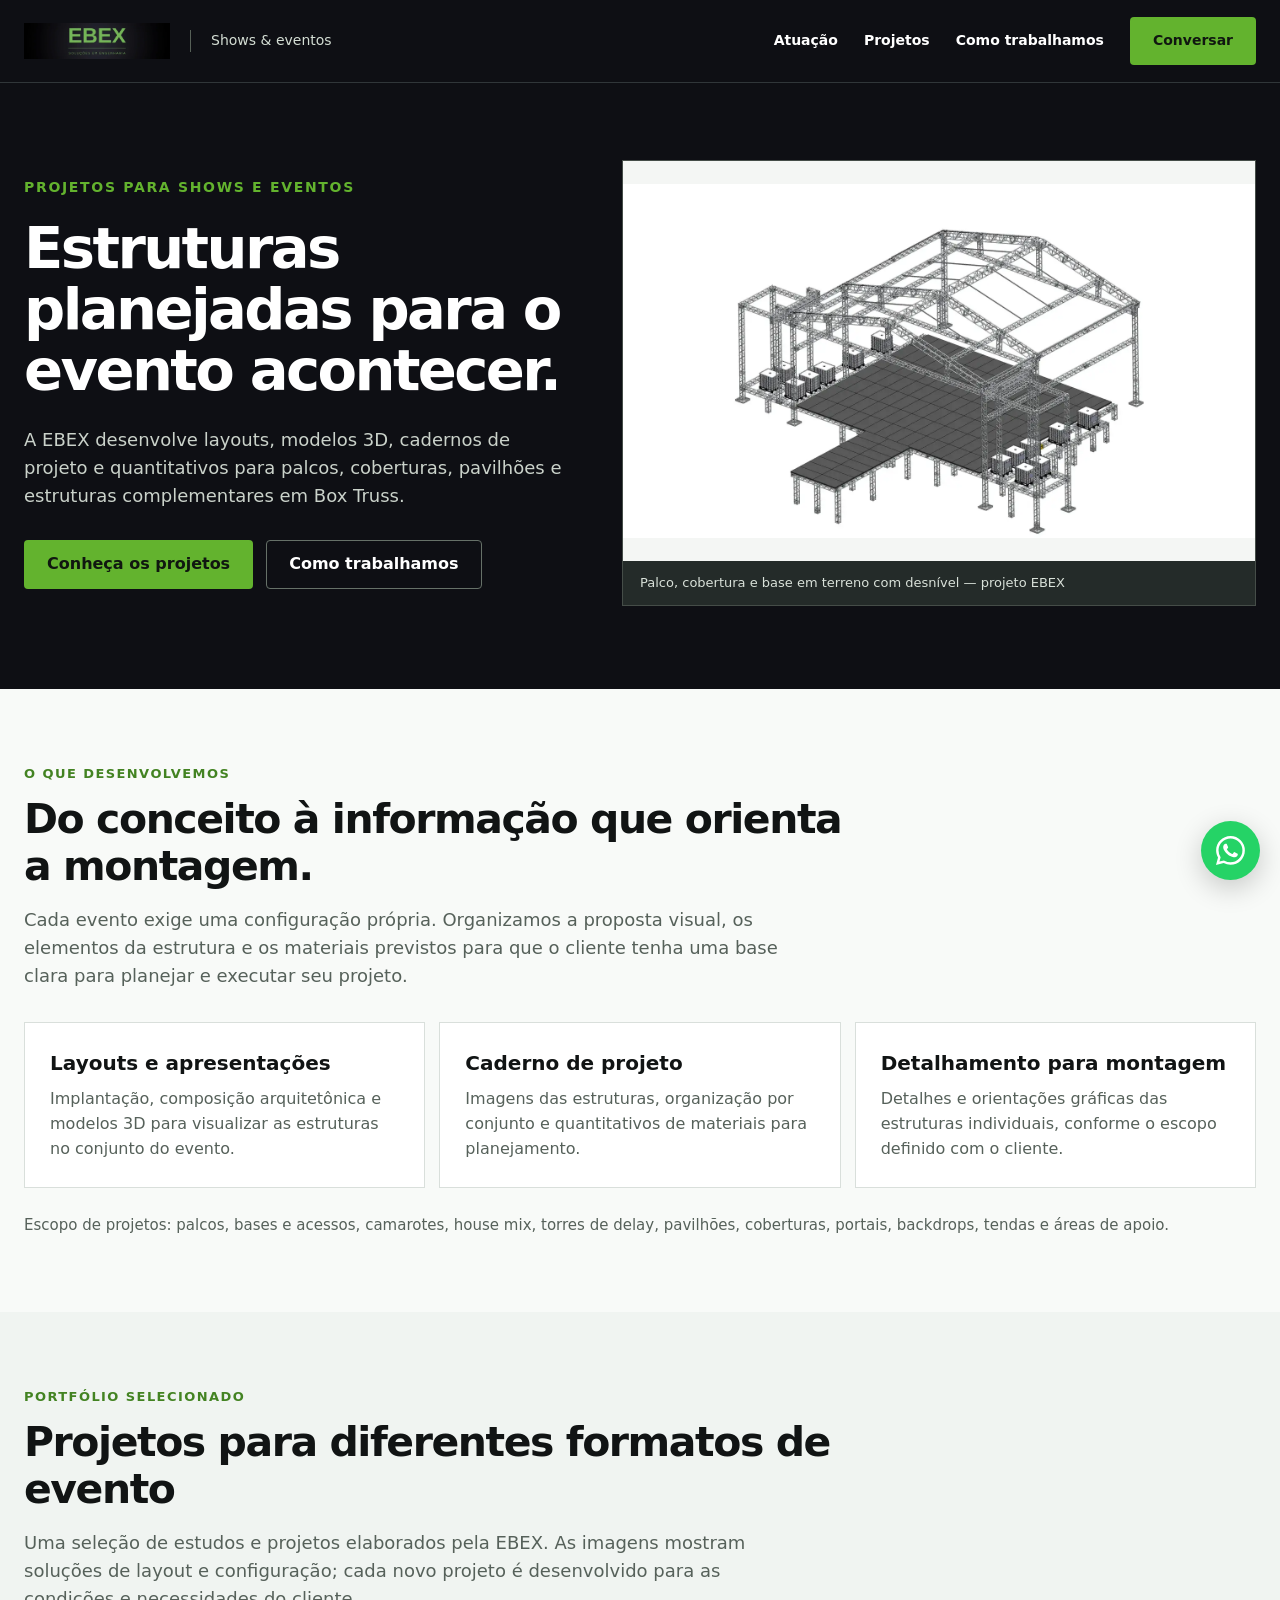
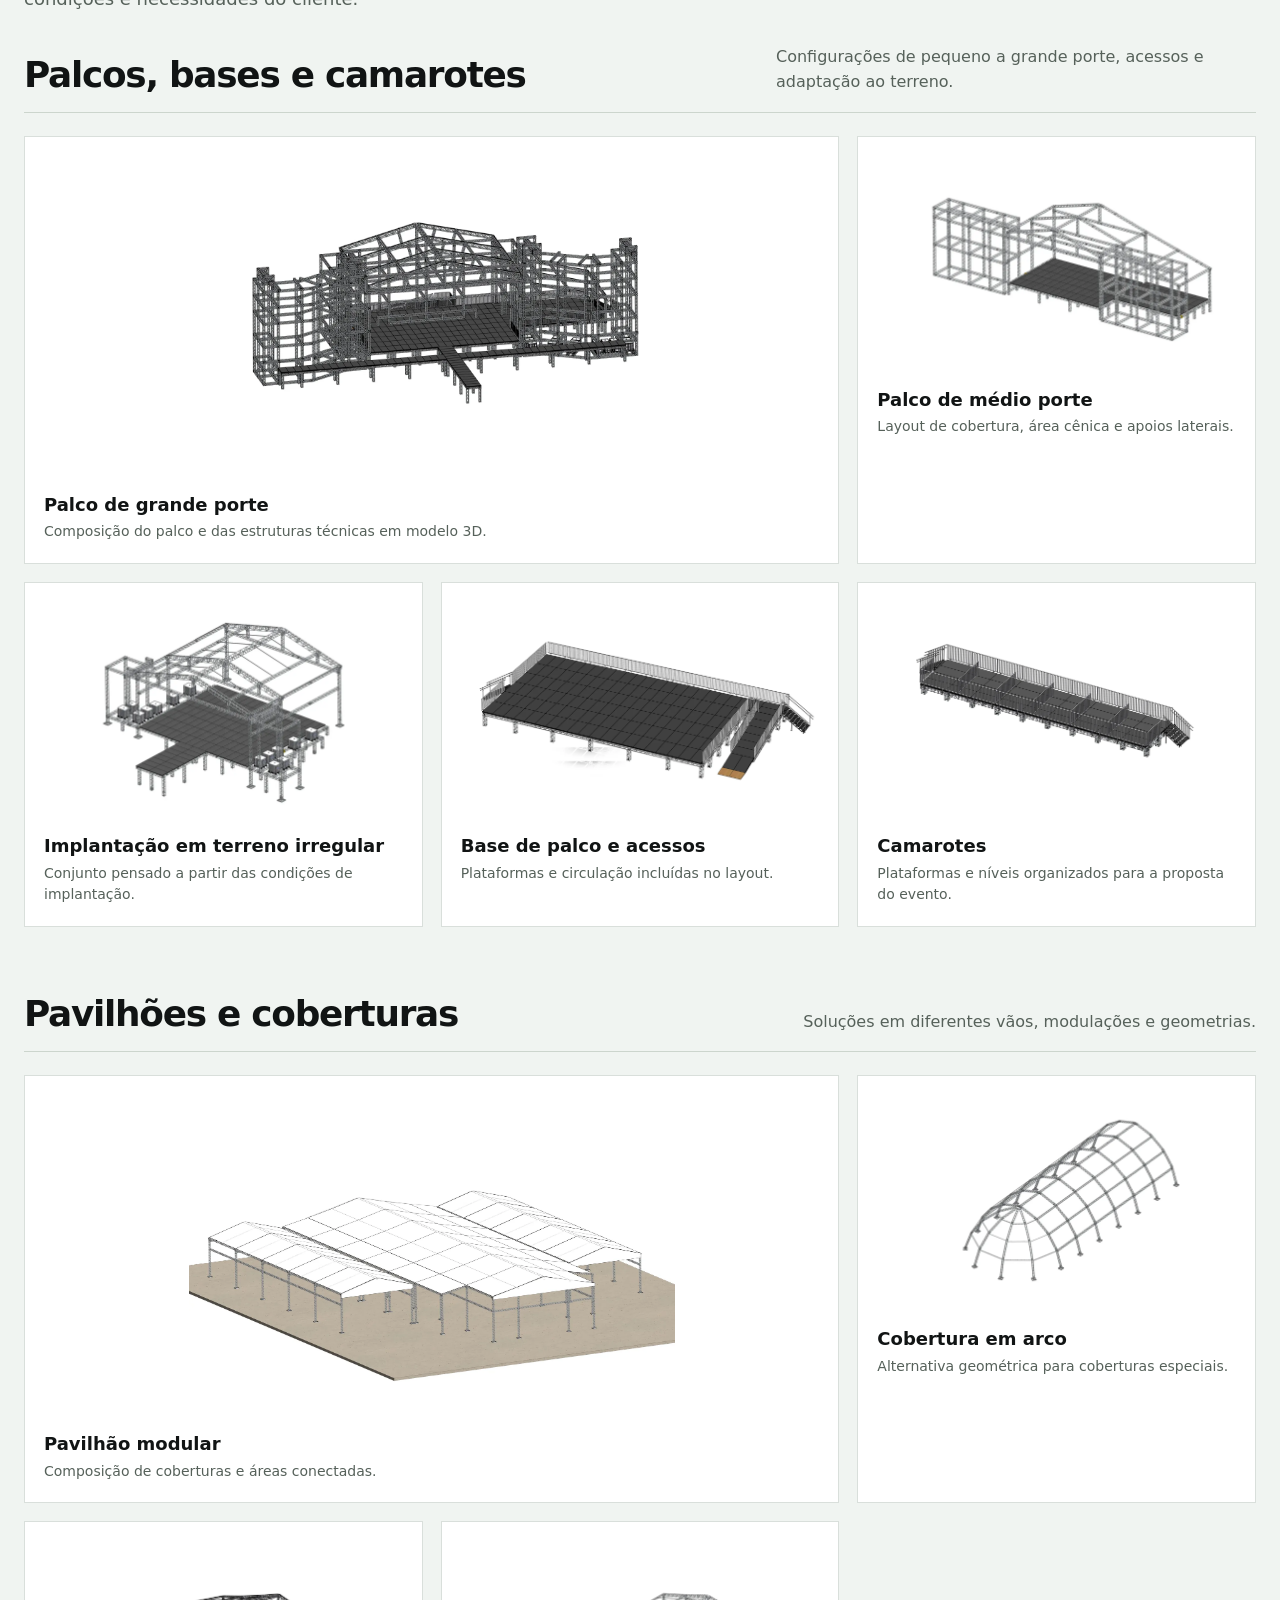
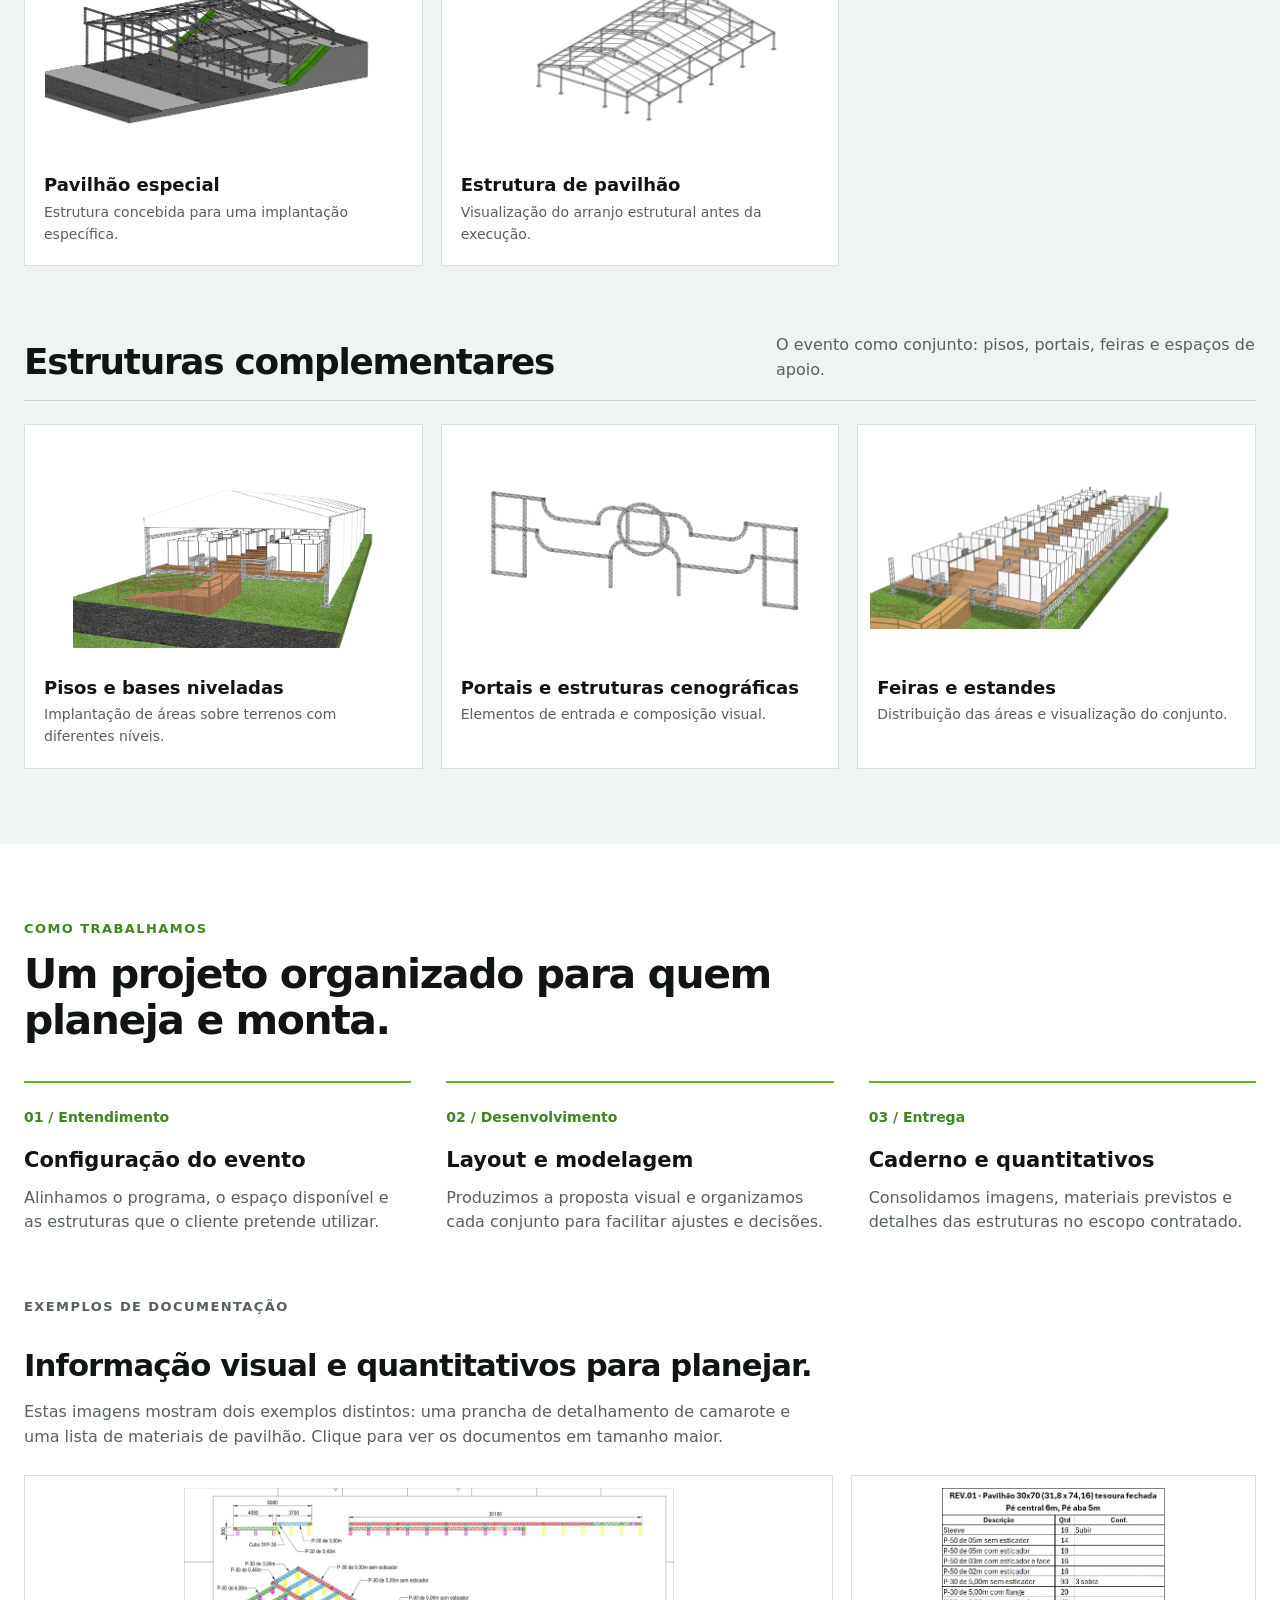
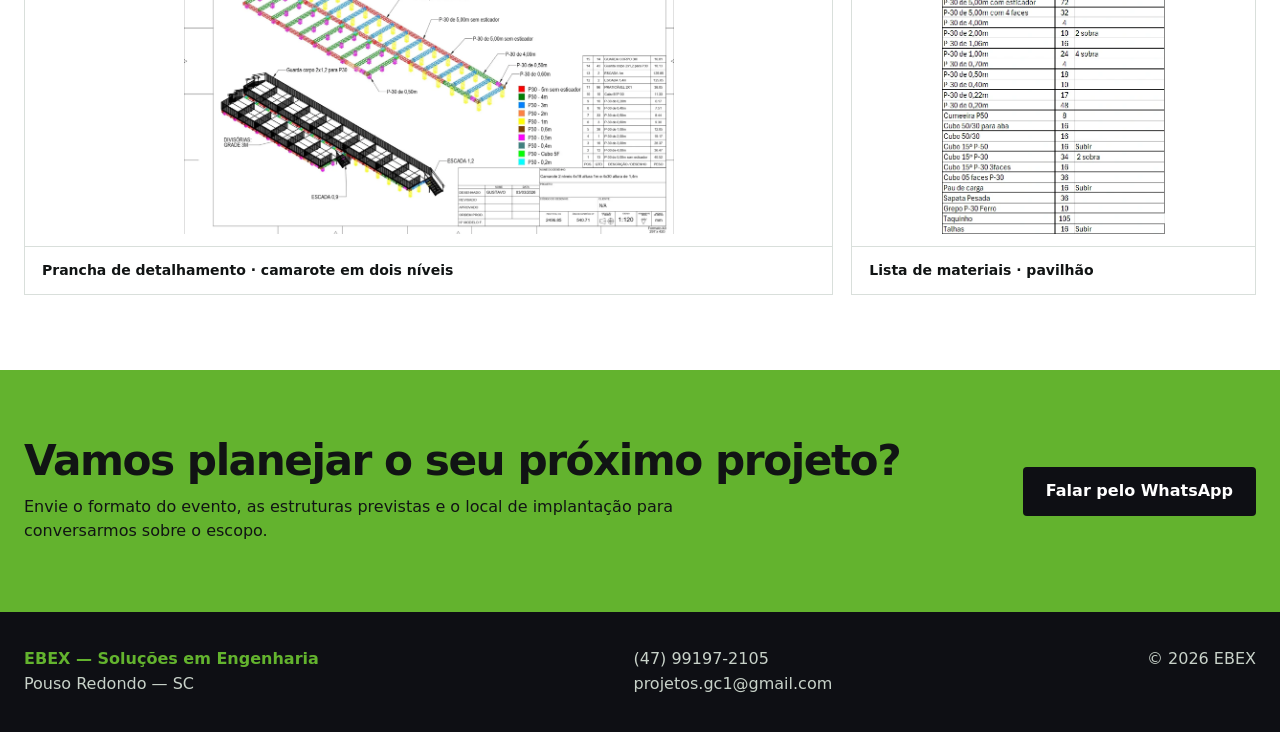
==== commit 6ff2cd3e: "Replace events drawing with approved revision" ====
--- a/eventos/index.html
+++ b/eventos/index.html
@@ -3,7 +3,7 @@
 <head>
   <meta charset="utf-8">
   <meta name="viewport" content="width=device-width,initial-scale=1">
-  <title>Projetos de Estruturas para Shows e Eventos | EBEX Engenharia</title>
+  <title>EBEX | Projetos de Estruturas para Shows e Eventos</title>
   <meta name="description" content="Projetos de estruturas para shows e eventos em Box Truss: palcos, pavilhões, coberturas, camarotes, bases e áreas de apoio. Layouts 3D, cadernos de projeto e quantitativos pela EBEX.">
   <meta name="robots" content="index,follow,max-image-preview:large">
   <meta name="theme-color" content="#0e0f14">
@@ -60,7 +60,7 @@
       </div></div>
     </div></section>
     <section class="method" id="metodo"><div class="wrap"><p class="label">Como trabalhamos</p><h2 class="section-title">Um projeto organizado para quem planeja e monta.</h2><div class="steps"><div class="step"><b>01 / Entendimento</b><h3>Configuração do evento</h3><p>Alinhamos o programa, o espaço disponível e as estruturas que o cliente pretende utilizar.</p></div><div class="step"><b>02 / Desenvolvimento</b><h3>Layout e modelagem</h3><p>Produzimos a proposta visual e organizamos cada conjunto para facilitar ajustes e decisões.</p></div><div class="step"><b>03 / Entrega</b><h3>Caderno e quantitativos</h3><p>Consolidamos imagens, materiais previstos e detalhes das estruturas no escopo contratado.</p></div></div>
-      <div class="deliverables"><p class="label">Exemplos de documentação</p><h3>Informação visual e quantitativos para planejar.</h3><p>Estas imagens mostram dois exemplos distintos: uma prancha de detalhamento de camarote e uma lista de materiais de pavilhão. Clique para ver os documentos em tamanho maior.</p><div class="deliverable-grid"><figure><a href="imagens/detalhamento-camarote-dois-niveis.webp" target="_blank" rel="noopener" aria-label="Abrir prancha de detalhamento de camarote em tamanho maior"><img src="imagens/detalhamento-camarote-dois-niveis.webp" width="2048" height="1447" loading="lazy" decoding="async" alt="Prancha de camarote em dois níveis com vistas, peças identificadas e lista de componentes"></a><figcaption>Prancha de detalhamento · camarote em dois níveis</figcaption></figure><figure><a href="imagens/quantitativo-pavilhao.webp" target="_blank" rel="noopener" aria-label="Abrir lista de materiais de pavilhão em tamanho maior"><img src="imagens/quantitativo-pavilhao.webp" width="455" height="705" loading="lazy" decoding="async" alt="Lista de materiais e quantidades de componentes de um pavilhão"></a><figcaption>Lista de materiais · pavilhão</figcaption></figure></div></div></div></section>
+      <div class="deliverables"><p class="label">Exemplos de documentação</p><h3>Informação visual e quantitativos para planejar.</h3><p>Estas imagens mostram dois exemplos distintos: uma prancha de detalhamento de camarote e uma lista de materiais de pavilhão. Clique para ver os documentos em tamanho maior.</p><div class="deliverable-grid"><figure><a href="imagens/prancha-camarote-dois-niveis-revisada.webp" target="_blank" rel="noopener" aria-label="Abrir prancha de detalhamento de camarote em tamanho maior"><img src="imagens/prancha-camarote-dois-niveis-revisada.webp" width="2048" height="1447" loading="lazy" decoding="async" alt="Prancha de camarote em dois níveis com vistas, peças identificadas e lista de componentes"></a><figcaption>Prancha de detalhamento · camarote em dois níveis</figcaption></figure><figure><a href="imagens/quantitativo-pavilhao.webp" target="_blank" rel="noopener" aria-label="Abrir lista de materiais de pavilhão em tamanho maior"><img src="imagens/quantitativo-pavilhao.webp" width="455" height="705" loading="lazy" decoding="async" alt="Lista de materiais e quantidades de componentes de um pavilhão"></a><figcaption>Lista de materiais · pavilhão</figcaption></figure></div></div></div></section>
     <section class="contact"><div class="wrap contact-inner"><div><h2>Vamos planejar o seu próximo projeto?</h2><p>Envie o formato do evento, as estruturas previstas e o local de implantação para conversarmos sobre o escopo.</p></div><a class="pill dark" href="https://wa.me/5547991972105?text=Ol%C3%A1%2C%20conheci%20os%20projetos%20para%20eventos%20da%20EBEX%20e%20gostaria%20de%20conversar." target="_blank" rel="noopener noreferrer">Falar pelo WhatsApp</a></div></section>
   </main>
   <footer class="foot"><div class="wrap foot-inner"><div><strong>EBEX — Soluções em Engenharia</strong><br>Pouso Redondo — SC</div><div><a href="https://wa.me/5547991972105" target="_blank" rel="noopener noreferrer">(47) 99197-2105</a><br><a href="mailto:projetos.gc1@gmail.com">projetos.gc1@gmail.com</a></div><div>© 2026 EBEX</div></div></footer>
